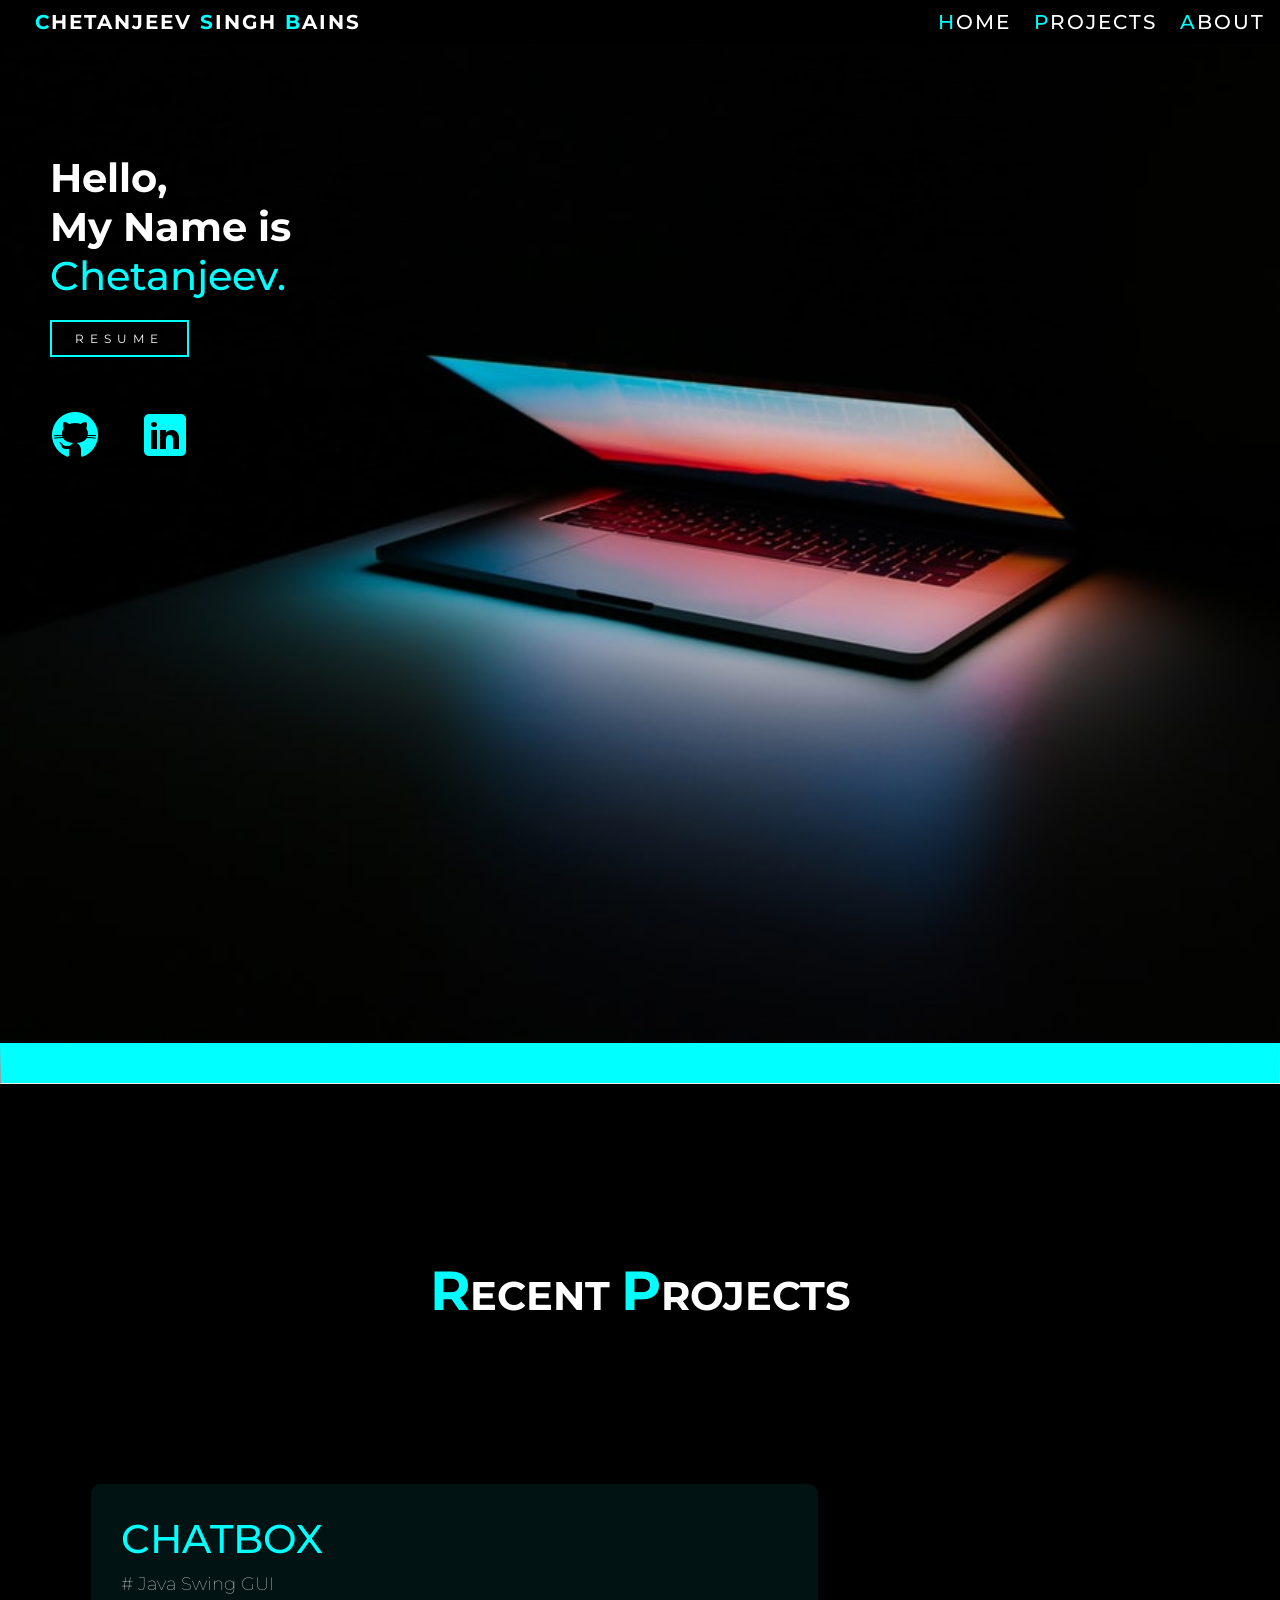
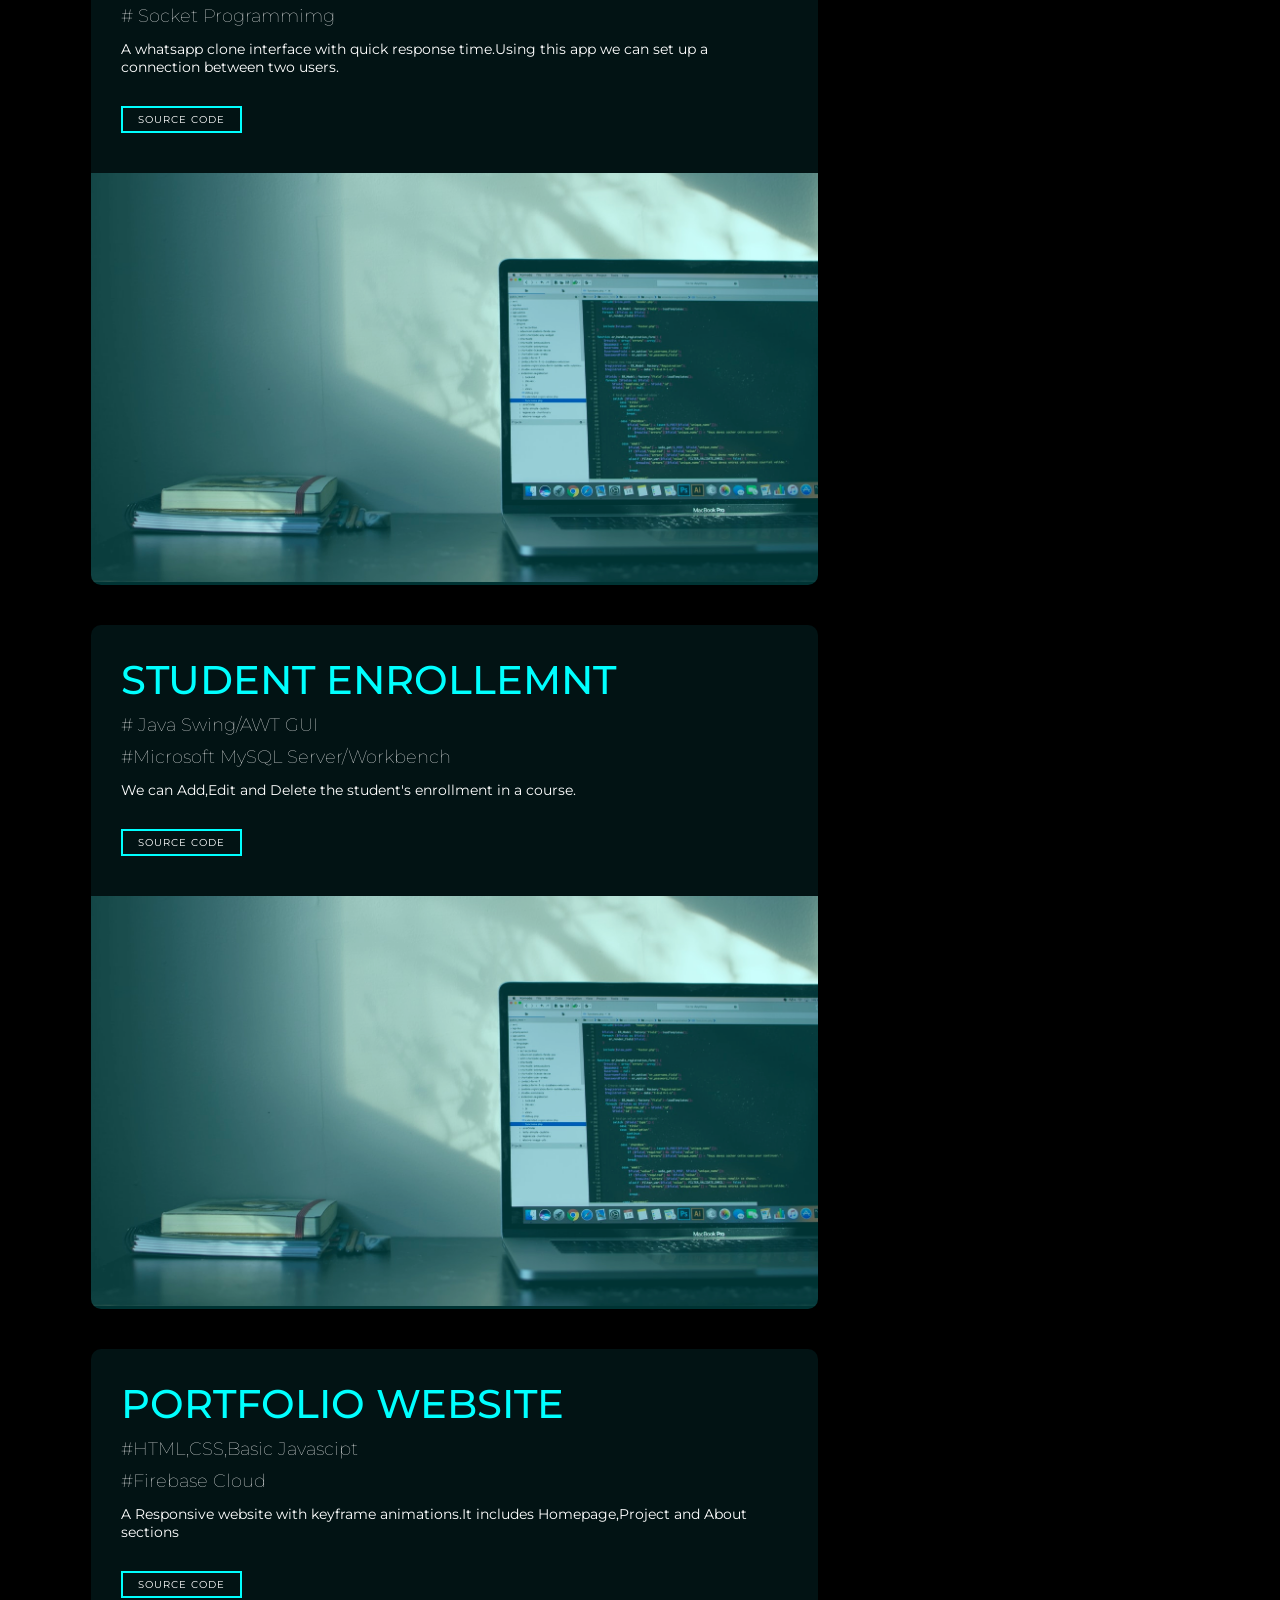
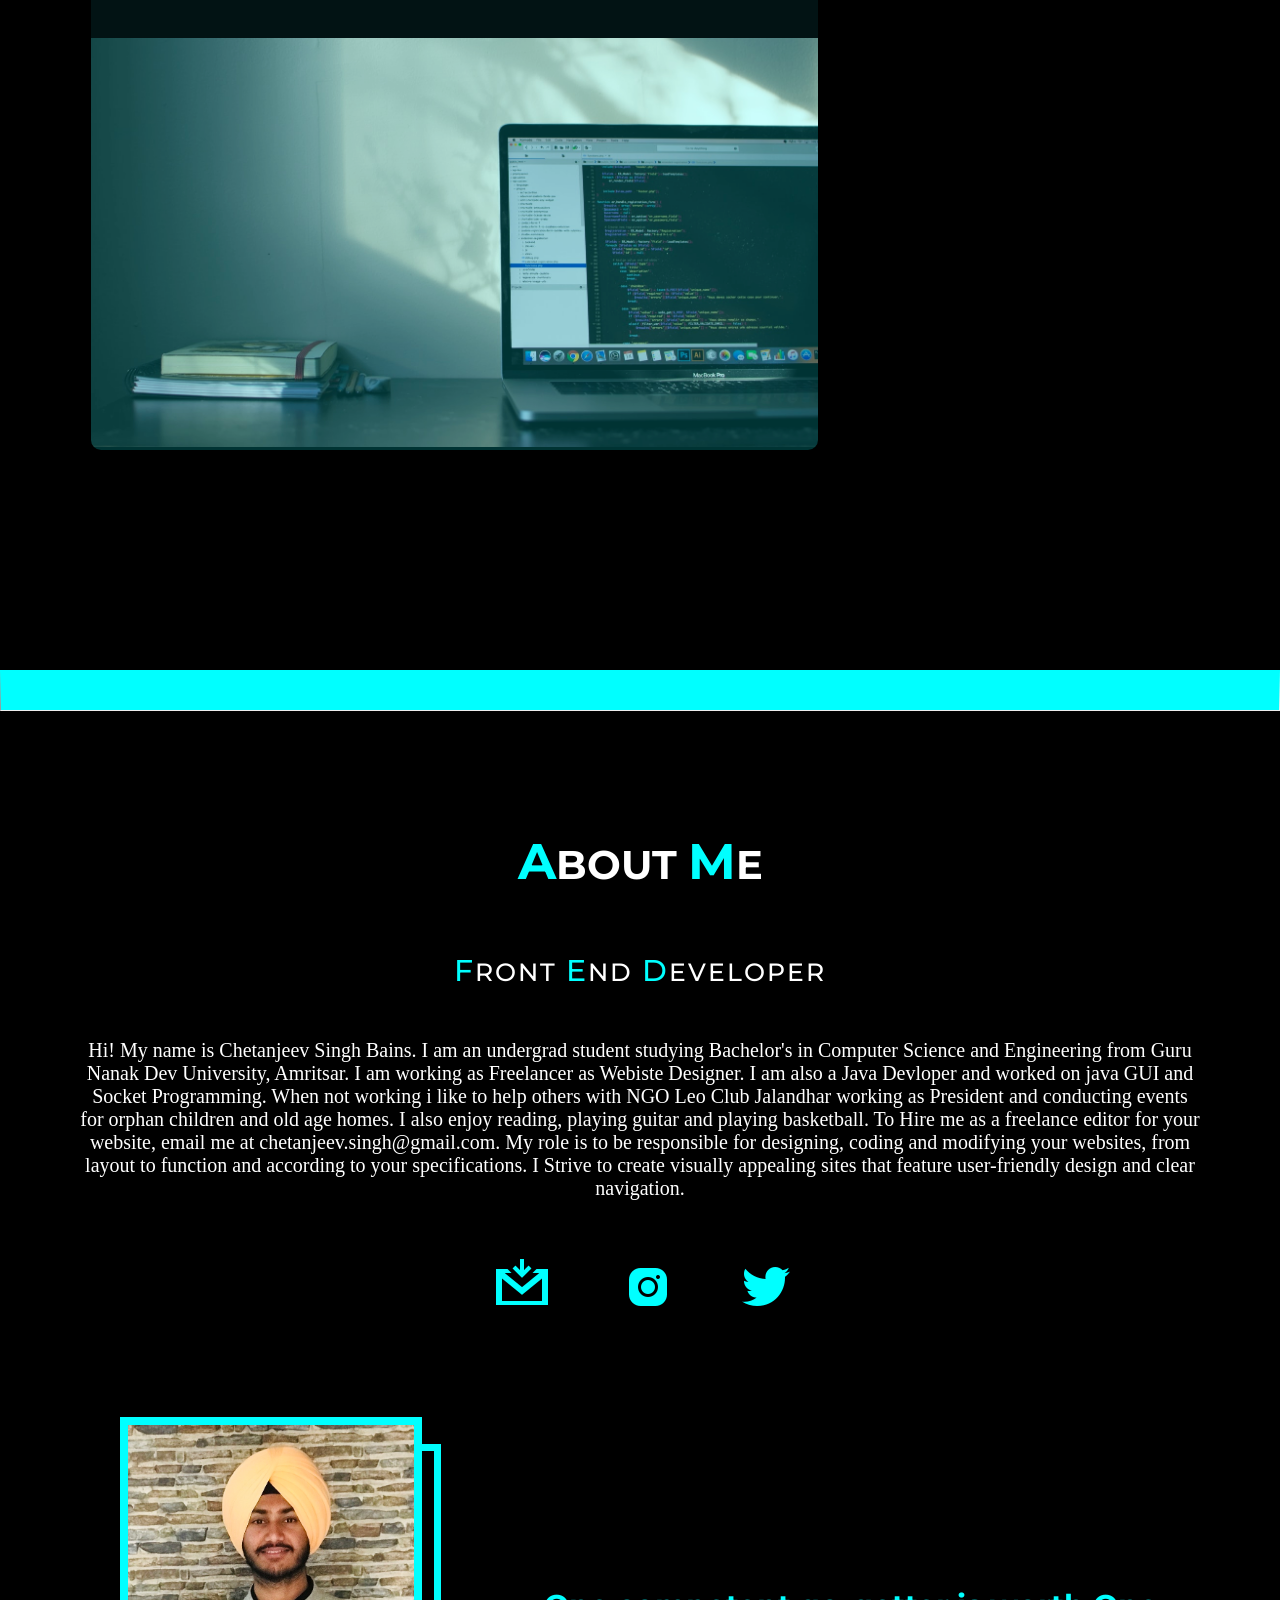
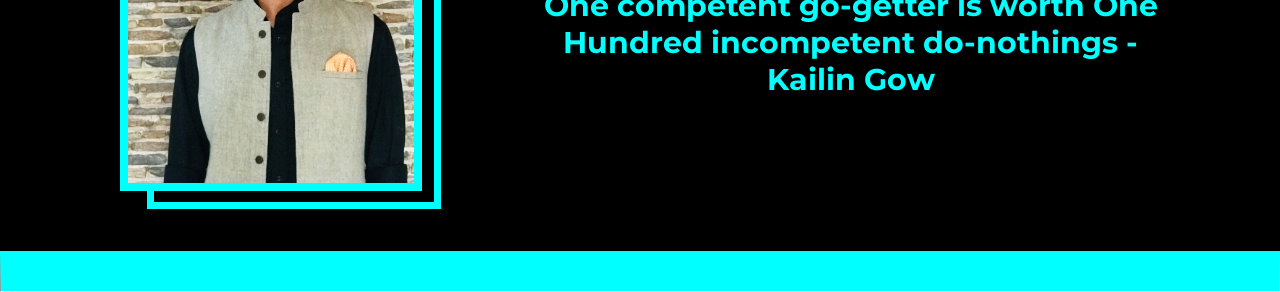
==== public/index.html @ c3d78a75 "17) added source code button" ====
<!DOCTYPE html>
<html lang="en">

<head>
    <meta charset="UTF-8">
    <meta name="viewport" content="width=device-width, initial-scale=1.0">
    <title>My Portfolio</title>
    <link rel="stylesheet" href="style.css">
</head>

<body>
    <!--------------------Header Section------------------>
    <section id="header">
        <div class="header container">
            <div class="nav-bar">
                <div class="brand">

                    <a href="#hero">
                        <h1><span>C</span>HETANJEEV <span>S</span>INGH<span> B</span>AINS</h1>
                    </a>

                </div>
                <div class="nav-list">
                    <div class="hamburger">
                        <div class="bar"></div>
                    </div>
                    <ul>
                        <li><a href="#hero"><span>H</span>ome</a></li>
                        <li><a href="#projects"><span>P</span>rojects</a></li>
                        <li><a href="#about"><span>A</span>bout</a>
                        </li>
                    </ul>
                </div>
            </div>
            </duv>
    </section>

    <!-------------------End Header Section--------------->

    <!--------------------Hero  Section------------------>


    <section id="hero">
        <div class="social-icon ">
            <div class="social-item">
                <a href="https://github.com/ChetanBains?tab=repositories" target="_blank" rel="noopener noreferrer">
                    <img src="./icons/icons8-github-50.png" alt="img">
                </a>
                <a href="https://www.linkedin.com/in/chetanjeev-singh-bains/" target="_blank" rel="noopener noreferrer">
                    <img src="./icons/icons8-linkedin-50.png" alt="img">
                </a>
            </div>

        </div>
        <div class="hero container">
            <div>
                <h1>Hello, <span></span></h1>
                <h1>My Name is <span></span></h1>
                <h1>Chetanjeev. <span></span></h1>
                <a href="https://drive.google.com/file/d/1LEzME8GQ4CZ6bGJA5T8z4p5pvnKW2j32/view?ths=true" target="_blank" rel="noopener noreferrer" type="button" class="cta">Resume</a>
            </div>
        </div>
    </section>


    <!-----------------End Hero Section--------------------->

    <hr>

    <!----------------------Project Section---------------->
    <section id="projects">
        <div class="projects">
            <div class="projects container">
                <div class="projects-header">
                    <h1><span>R</span>ECENT <span>P</span>ROJECTS</h1>
                </div>
                <div class="all-projects">
                    <div class="projects-item">
                        <div class="projects-info">
                            <h1>CHATBOX</h1>
                            <h2># Java Swing GUI</h2>
                            <h2># Socket Programmimg</h2>
                            <br>
                            <p>A whatsapp clone interface with quick response time.Using this app we can set up a connection between two users.</p>
                            <a href="https://github.com/ChetanBains/ChatApp/tree/master/src/chatting/application" target="_blank" rel="noopener noreferrer" type="button" class="cta">Source Code</a>
                        </div>
                        <div class="projects-img">
                            <img src="./images/photo-1484417894907-623942c8ee29.jpg" alt="img">
                        </div>
                    </div>
                    <div class="projects-item">
                        <div class="projects-info">
                            <h1>STUDENT ENROLLEMNT</h1>
                            <h2># Java Swing/AWT GUI </h2>
                            <h2>#Microsoft MySQL Server/Workbench</h2>
                            <br>
                            <p>We can Add,Edit and Delete the student's enrollment in a course.</p>
                            <a href="https://github.com/ChetanBains/Student-Enrollment/tree/master/src/Enrollment" target="_blank" rel="noopener noreferrer" type="button" class="cta">Source Code</a>
                        </div>
                        <div class="projects-img">
                            <img src="./images/photo-1484417894907-623942c8ee29.jpg" alt="img">
                        </div>
                    </div>
                    <div class="projects-item">
                        <div class="projects-info">
                            <h1>PORTFOLIO WEBSITE</h1>
                            <h2>#HTML,CSS,Basic Javascipt</h2>
                            <h2>#Firebase Cloud</h2>
                            <br>
                            <p>A Responsive website with keyframe animations.It includes Homepage,Project and About sections</p>
                            <a href="https://github.com/ChetanBains/Portfolio" target="_blank" rel="noopener noreferrer" type="button" class="cta">Source Code</a>
                        </div>
                        <div class="projects-img">
                            <img src="./images/photo-1484417894907-623942c8ee29.jpg" alt="img">
                        </div>
                    </div>
                </div>
            </div>
        </div>


    </section>
    <!----------------------Project Section----------------->

    <hr>

    <!------------------- About Section ------------------------->
    <section id="about">
        <div class="about container">
            <div class="col-top">

                <h1><span>A</span>BOUT <span>M</span>E</h1>
                <h2><span>F</span>RONT <span>E</span>ND <span>D</span>EVELOPER</h2>
                <p>Hi! My name is Chetanjeev Singh Bains. I am an undergrad student studying Bachelor's in Computer Science and Engineering from Guru Nanak Dev University, Amritsar. I am working as Freelancer as Webiste Designer. I am also a Java Devloper
                    and worked on java GUI and Socket Programming. When not working i like to help others with NGO Leo Club Jalandhar working as President and conducting events for orphan children and old age homes. I also enjoy reading, playing guitar
                    and playing basketball. To Hire me as a freelance editor for your website, email me at chetanjeev.singh@gmail.com. My role is to be responsible for designing, coding and modifying your websites, from layout to function and according
                    to your specifications. I Strive to create visually appealing sites that feature user-friendly design and clear navigation.
                </p>
            </div>
            <div class="about-items">
                <a href="mailto:chetanjeev.singh@gmail.com?" target="_blank" rel="noopener noreferrer">
                    <img src="./images/icons8-gmail-login-64-2.png" alt="">
                </a>
                <a href="https://www.instagram.com/chetanjeev_singh_bains/" target="_blank" rel="noopener noreferrer">
                    <img src="./images/icons8-instagram-48.png" alt="">
                </a>
                <a href="https://twitter.com/ChetanjeevSingh" target="_blank" rel="noopener noreferrer">
                    <img src="./images/icons8-twitter-48.png" alt="">
                </a>


            </div>
            <div class="col-left">
                <div class="about-img">
                    <img src="./images/DB3EF716-691C-4D8F-ADA7-0CCA4BA59760_1_105_c.jpeg" alt="img">

                </div>
                <h2>One competent go-getter is worth One Hundred incompetent do-nothings - Kailin Gow </h2>
            </div>
        </div>

        </div>
    </section>
    <!-------------------End About Section ------------------------->
    <hr>

</body>
<script src="/guide.js"></script>


</html>
---- public/style.css ----
@import url('https://fonts.googleapis.com/css2?family=Montserrat:wght@700&display=swap');
        * {
            margin: 0;
            padding: 0;
            box-sizing: border-box;
        }
        
        html {
            font-size: 10px;
            font-family: 'Montserrat', sans-serif;
            color: white;
        }
        
        a {
            text-decoration: none;
        }
        
        .container {
            min-height: 110vh;
            width: 100%;
            display: flex;
            align-items: flex-start;
            justify-content: center;
        }
        
        img {
            background-image: url('./public/images/laptop.jpg');
            height: 100%;
            width: 100%;
            object-fit: cover;
        }
        
        hr {
            border-top: 40px solid cyan;
        }
        /* Header Section */
        
        #header {
            position: fixed;
            z-index: 1000;
            left: 0;
            top: 0;
            width: 100vw;
            height: auto;
        }
        
        #header .header {
            min-height: 40px;
            background-color: black;
            transition: 0.3s ease background-color;
        }
        
        #header .header .brand h1 {
            font-size: 2rem;
            letter-spacing: 2px;
            color: white;
        }
        
        #header .header .brand h1 span {
            color: cyan;
        }
        
        .header .nav-bar {
            display: flex;
            align-items: center;
            justify-content: space-between;
            width: 100%;
            height: 100%;
            max-width: 1920px;
            padding: 0 5px;
            margin-left: 30px;
        }
        
        #header .nav-list ul a span {
            color: cyan;
        }
        
        #header .nav-list ul {
            color: cyan;
            list-style: none;
            position: absolute;
            background-color: black;
            width: 100vw;
            height: 100vh;
            left: 100%;
            top: 0;
            display: flex;
            flex-direction: column;
            z-index: 1;
            justify-content: center;
            align-items: center;
            overflow-x: hidden;
            transition: .5s ease left;
        }
        
        #header .nav-list ul.active {
            left: 0;
            font-size: 2rem;
        }
        
        #header .nav-bar ul a {
            font-size: 2rem;
            font-weight: 500;
            letter-spacing: .2rem;
            text-decoration: none;
            color: white;
            text-transform: uppercase;
            padding: 10px;
            display: block;
        }
        
        #header .nav-bar ul a::hover {
            color: cyan;
        }
        
        #header .hamburger {
            height: 60px;
            width: 60px;
            display: inline-block;
            border: 3px solid cyan;
            border-radius: 50%;
            position: relative;
            display: flex;
            align-items: center;
            justify-content: center;
            z-index: 100;
            cursor: pointer;
            transform: scale(.5);
        }
        
        #header .hamburger .bar {
            height: 2px;
            width: 30px;
            position: relative;
            background-color: cyan;
            z-index: -1;
        }
        
        #header .hamburger .bar a span {
            color: white;
        }
        
        #header .hamburger .bar::after,
        #header .hamburger .bar::before {
            content: '';
            position: absolute;
            height: 100%;
            width: 100%;
            left: 0;
            background-color: cyan;
            transition: 0.3s ease;
            transition-property: top, bottom;
        }
        
        #header .hamburger .bar::after {
            top: 8px;
        }
        
        #header .hamburger .bar::before {
            bottom: 8px;
        }
        /* End Header Section */
        /* Hero Section */
        
        #hero .social-icon {
            position: relative;
            left: 10px;
            top: 410px;
            max-width: 100%;
        }
        
        #hero .social-icon .social-item {
            display: flex;
            flex-direction: row;
            align-items: flex-start;
            justify-content: left;
        }
        
        #hero .social-icon .social-item a {
            background-color: black;
            border-radius: 30%;
            margin-left: 40px;
            animation: pulse 2s infinite;
        }
        
        #hero {
            background-image: url(/images/main.jpg);
            background-size: cover;
            background-repeat: no-repeat;
            background-position: top left;
            position: relative;
            z-index: 1;
            color: black;
        }
        
        #hero::after {
            position: absolute;
            left: 0;
            top: 0;
            height: 100%;
            width: 100%;
            background-color: black;
            opacity: .2;
            z-index: -1;
        }
        
        #hero .hero {
            max-width: 2000px;
            margin: 0 auto;
            padding: 100px 50px;
            justify-content: flex-start;
        }
        
        #hero h1 {
            display: block;
            width: fit-content;
            font-size: 4rem;
            position: relative;
            color: transparent;
            animation: text_reveal .5s ease forwards;
            animation-delay: 1.5s;
        }
        
        #hero h1:nth-child(1) {
            animation-delay: 1s;
        }
        
        #hero h1:nth-child(2) {
            animation-delay: 2s;
        }
        
        #hero h1:nth-child(3) {
            animation: text_reveal_name 1 ease forwards;
            animation-delay: 3s;
        }
        
        #hero h1 span {
            position: absolute;
            top: 0;
            left: 0;
            height: 100%;
            width: 0;
            background-color: cyan;
            animation: text_reveal_box 1s ease;
            animation-delay: 1s;
        }
        
        #hero h1:nth-child(1) span {
            animation-delay: .5s;
        }
        
        #hero h1:nth-child(2) span {
            animation-delay: 1.5s;
        }
        
        #hero h1:nth-child(3) span {
            animation-delay: 2.5s;
        }
        
        #hero .cta {
            display: inline-block;
            padding: 9px 23px;
            color: white;
            background-color: transparent;
            border: 2px solid cyan;
            font-size: 1.2rem;
            text-transform: uppercase;
            letter-spacing: .6rem;
            margin-top: 20px;
            transition: .3s ease background-color;
            transition-property: background-color, color;
        }
        
        #hero .cta:hover {
            color: black;
            background-color: cyan;
        }
        /* End Hero Section */
        /* Project Section */
        
        #projects .section-title {
            text-align: center;
            font-size: 3rem;
            font-weight: 300;
            color: cyan;
            margin-bottom: 10px;
            text-transform: uppercase;
            letter-spacing: .1rem;
        }
        
        #projects .projects {
            flex-direction: column;
            max-width: 1920px;
            margin: 0 auto;
            padding: 100px 0;
            background-color: black;
        }
        
        #projects .projects-header {
            margin-bottom: 20px;
            text-align: center;
            background-color: black;
            width: 90%;
            max-width: 960px;
            height: 180px;
            position: relative;
            margin: 0 auto;
            line-height: 1.4em;
        }
        
        #projects .container .projects-header h1 span {
            color: cyan;
            font-size: 5.5rem;
        }
        
        #projects .projects-header h1 {
            color: white;
            font-size: 4.0rem;
        }
        
        #projects .all-projects {
            display: flex;
            align-items: center;
            justify-content: center;
            flex-direction: column;
        }
        
        #projects .projects-item {
            display: flex;
            align-items: center;
            justify-content: centre;
            flex-direction: column;
            width: 80%;
            margin: 20px;
            overflow: hidden;
            border-radius: 10px;
            background-color: black;
            border-color: cyan;
        }
        
        #projects .projects-info {
            padding: 30px;
            flex-basis: 50%;
            background-color: rgb(2, 19, 20);
            width: 100%;
            height: 100%;
            display: flex-start;
            justify-content: center;
            flex-direction: column;
        }
        
        #projects .projects-item .projects-info h1 {
            font-size: 4rem;
            font-weight: 500;
            color: cyan;
        }
        
        #projects .projects-info h2 {
            font-size: 1.8rem;
            font-weight: 100;
            margin-top: 10px;
            color: rgb(red, rgb(110, 187, 180), blue);
        }
        
        #projects .projects-info p {
            font-size: 1.4rem;
        }
        
        #projects .projects-info .cta {
            display: inline-block;
            padding: 5px 15px;
            color: white;
            background-color: transparent;
            border: 2px solid cyan;
            font-size: 1rem;
            text-transform: uppercase;
            letter-spacing: .1rem;
            margin-top: 30px;
            margin-bottom: 10px;
            transition: .3s ease background-color;
            transition-property: background-color, color;
        }
        
        #projects .projects-info .cta:hover {
            color: black;
            background-color: cyan;
        }
        
        #projects .projects-img {
            flex-basis: 50%;
            height: 300px;
            overflow: hidden;
            position: relative;
        }
        
        #projects .projects-img:after {
            content: '';
            position: absolute;
            left: 0;
            top: 0;
            height: 100%;
            width: 100%;
            background-color: cyan;
            opacity: .2;
        }
        
        #projects .projects-img img {
            transition: .3s ease transform;
        }
        
        #projects .projects-item:hover .projects-img img {
            transform: scale(1.1);
        }
        /* End Project Section */
        /* About Section */
        
        #about .about {
            background-color: black;
            flex-direction: column;
            text-align: center;
            max-width: 1920px;
            margin: 0 auto;
            padding: 120px 20px;
        }
        
        #about .col-top {
            width: 100%;
        }
        
        #about .col-top h1 {
            color: white;
            font-size: 4rem;
        }
        
        #about .col-top h1 span {
            font-size: 5rem;
            color: cyan;
        }
        
        #about .col-top h2 span {
            font-size: 3rem;
            color: cyan;
        }
        
        #about .col-top h2 {
            margin-top: 60px;
            font-size: 2.5rem;
            font-weight: 500;
            letter-spacing: .2rem;
            margin-bottom: 10px;
            color: white;
        }
        
        #about .col-top p {
            padding: 20px;
            margin-left: 40px;
            margin-right: 40px;
            margin-top: 30px;
            color: white;
            font-size: 2rem;
            justify-content: center;
            text-align: center;
            font-weight: lighter;
            font-family: 'Times New Roman', Times, serif;
        }
        
        #about .about-items {
            max-width: 1920;
            margin: 0 auto;
            align-items: center;
            display: flex;
            flex-wrap: wrap;
            flex-direction: row;
        }
        
        #about .about-items a {
            animation: pulse 2s infinite;
            margin: 35px 35px;
        }
        
        #about .cta {
            display: inline-block;
            padding: 5px 15px;
            color: white;
            background-color: transparent;
            border: 2px solid cyan;
            font-size: 1rem;
            text-transform: uppercase;
            letter-spacing: .1rem;
            margin-top: 30px;
            margin-bottom: 50px;
            transition: .3s ease background-color;
            transition-property: background-color, color;
        }
        
        #about .cta:hover {
            color: black;
            background-color: cyan;
        }
        
        #about .col-left {
            display: flex;
            flex-direction: row;
        }
        
        #about .col-left h2 {
            color: cyan;
            margin-left: 120px;
            margin-right: 100px;
            align-items: flex-end;
            font-size: 3rem;
            z-index: 1;
            margin-top: 230px;
        }
        
        #about .col-left .about-img {
            position: relative;
            margin: 0 auto;
            border: 8px solid cyan;
            top: 60px;
            width: 650px;
            max-width: 1920px;
            margin-left: 100px;
            z-index: 1;
        }
        
        #about .col-left .about-img::after {
            content: '';
            position: absolute;
            left: 19px;
            top: 19px;
            height: 98%;
            width: 98%;
            border: 7px solid cyan;
            z-index: -1;
        }
        /* EndAbout Section */
        /* Keyframes */
        
        @keyframes pulse {
            0% {
                transform: scale(0.9);
            }
            50% {
                transform: scale(1);
            }
            100% {
                transform: scale(0.9);
                color: cyan;
            }
        }
        
        @keyframes text_reveal_box {
            50% {
                width: 100%;
                left: 0;
            }
            100% {
                width: 0;
                left: 100%;
                color: white
            }
        }
        
        @keyframes text_reveal {
            100% {
                color: white;
            }
        }
        
        @keyframes text_reveal_name {
            100% {
                color: cyan;
                font-weight: 500;
            }
        }
        /*  End keyframes  */
        /* Media Query for Desktop */
        
        @media only screen and (min-width:720px) {
            /* Header */
            #header .hamburger {
                display: none;
            }
            #header .nav-list ul {
                position: initial;
                display: block;
                height: auto;
                width: fit-content;
                background-color: transparent;
            }
            #header .nav-list ul li {
                display: inline-block;
            }
            #header .nav-list ul a:after {
                display: none;
            }
            /* End Header */
        }
        /* END Media Query for Desktop */
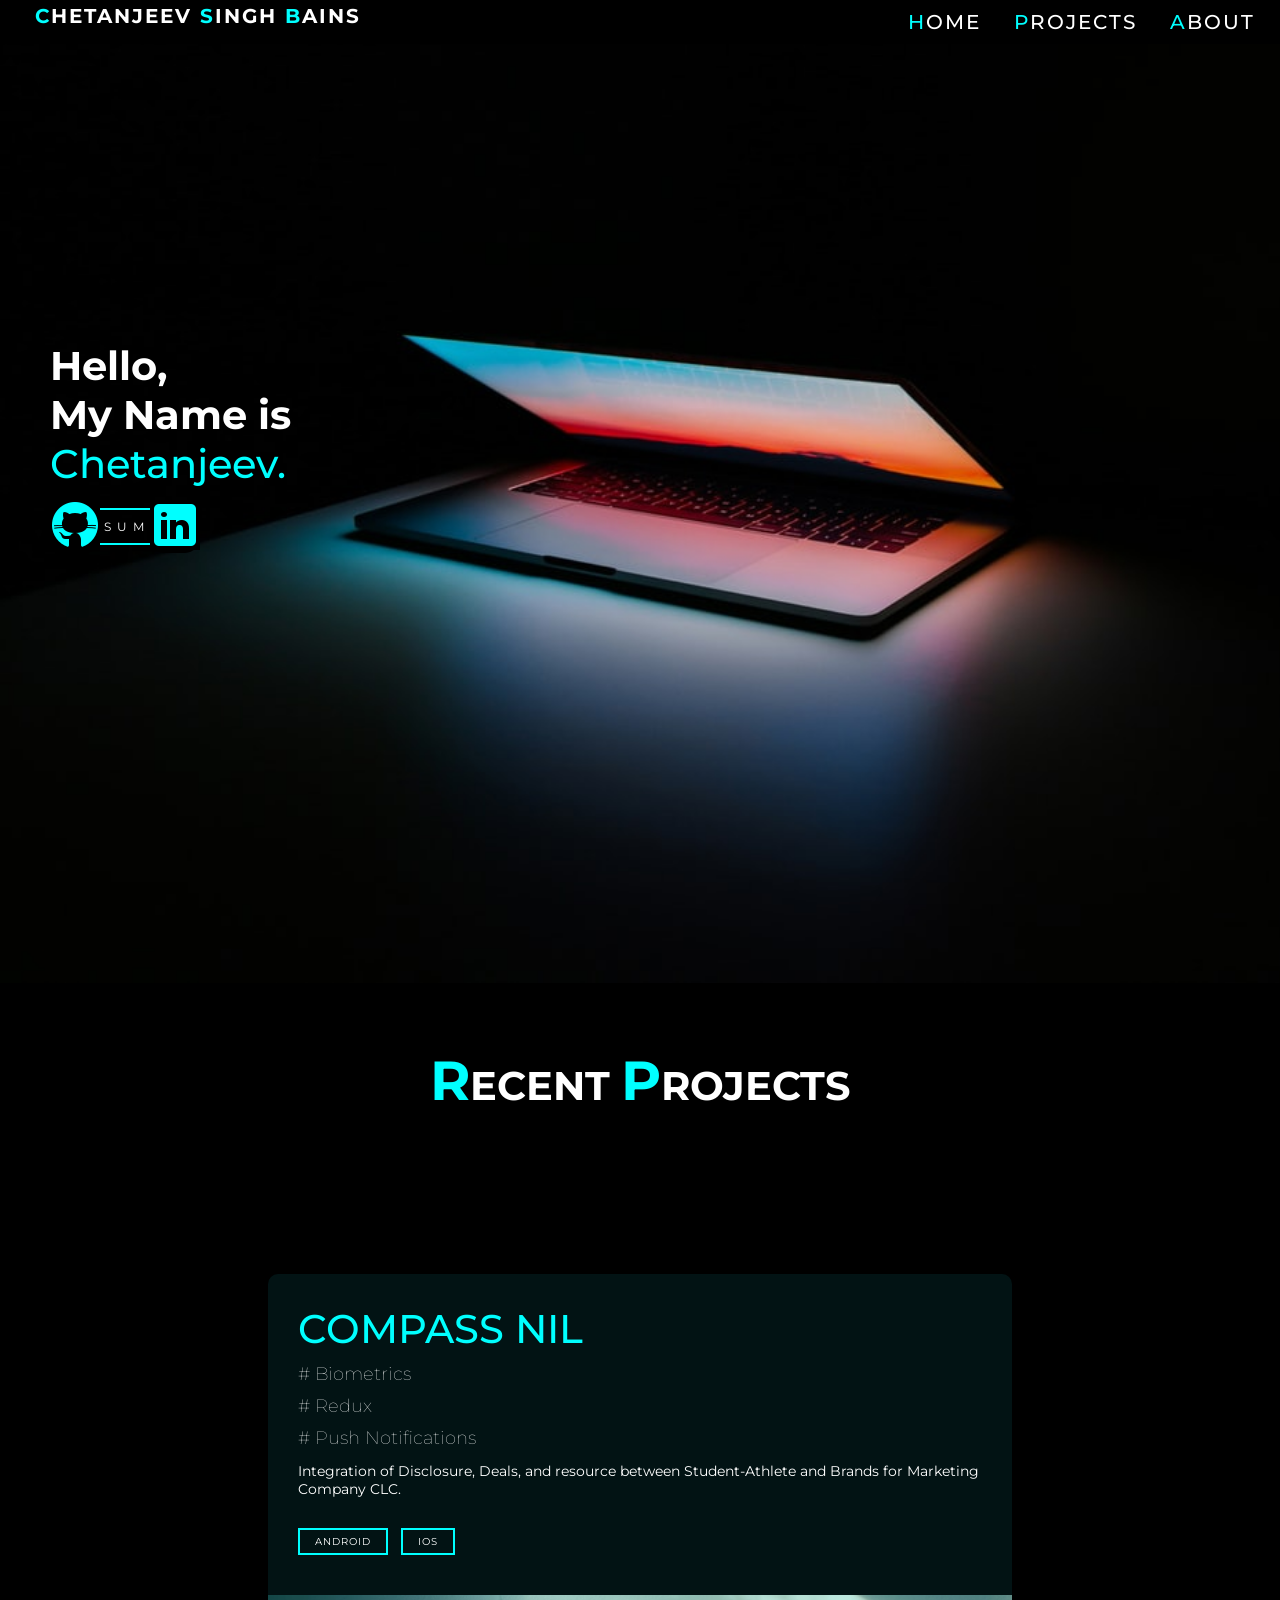
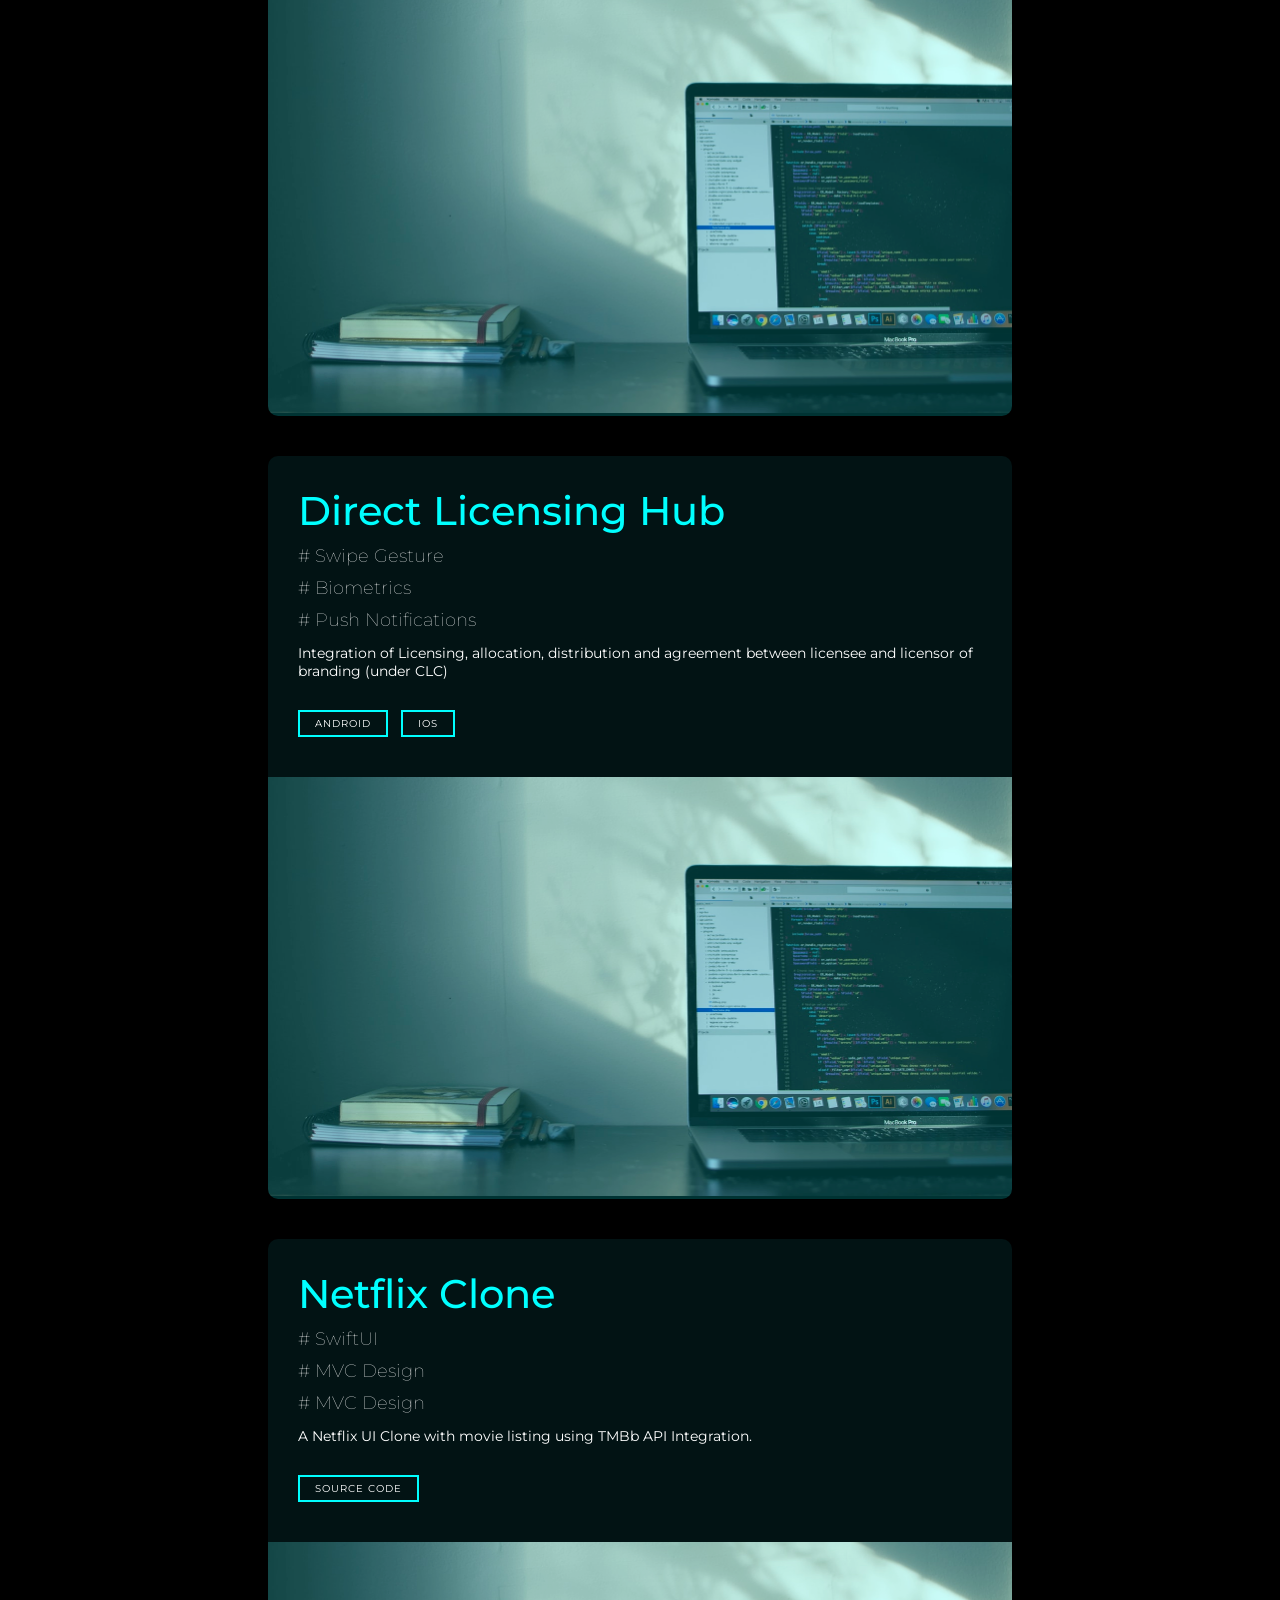
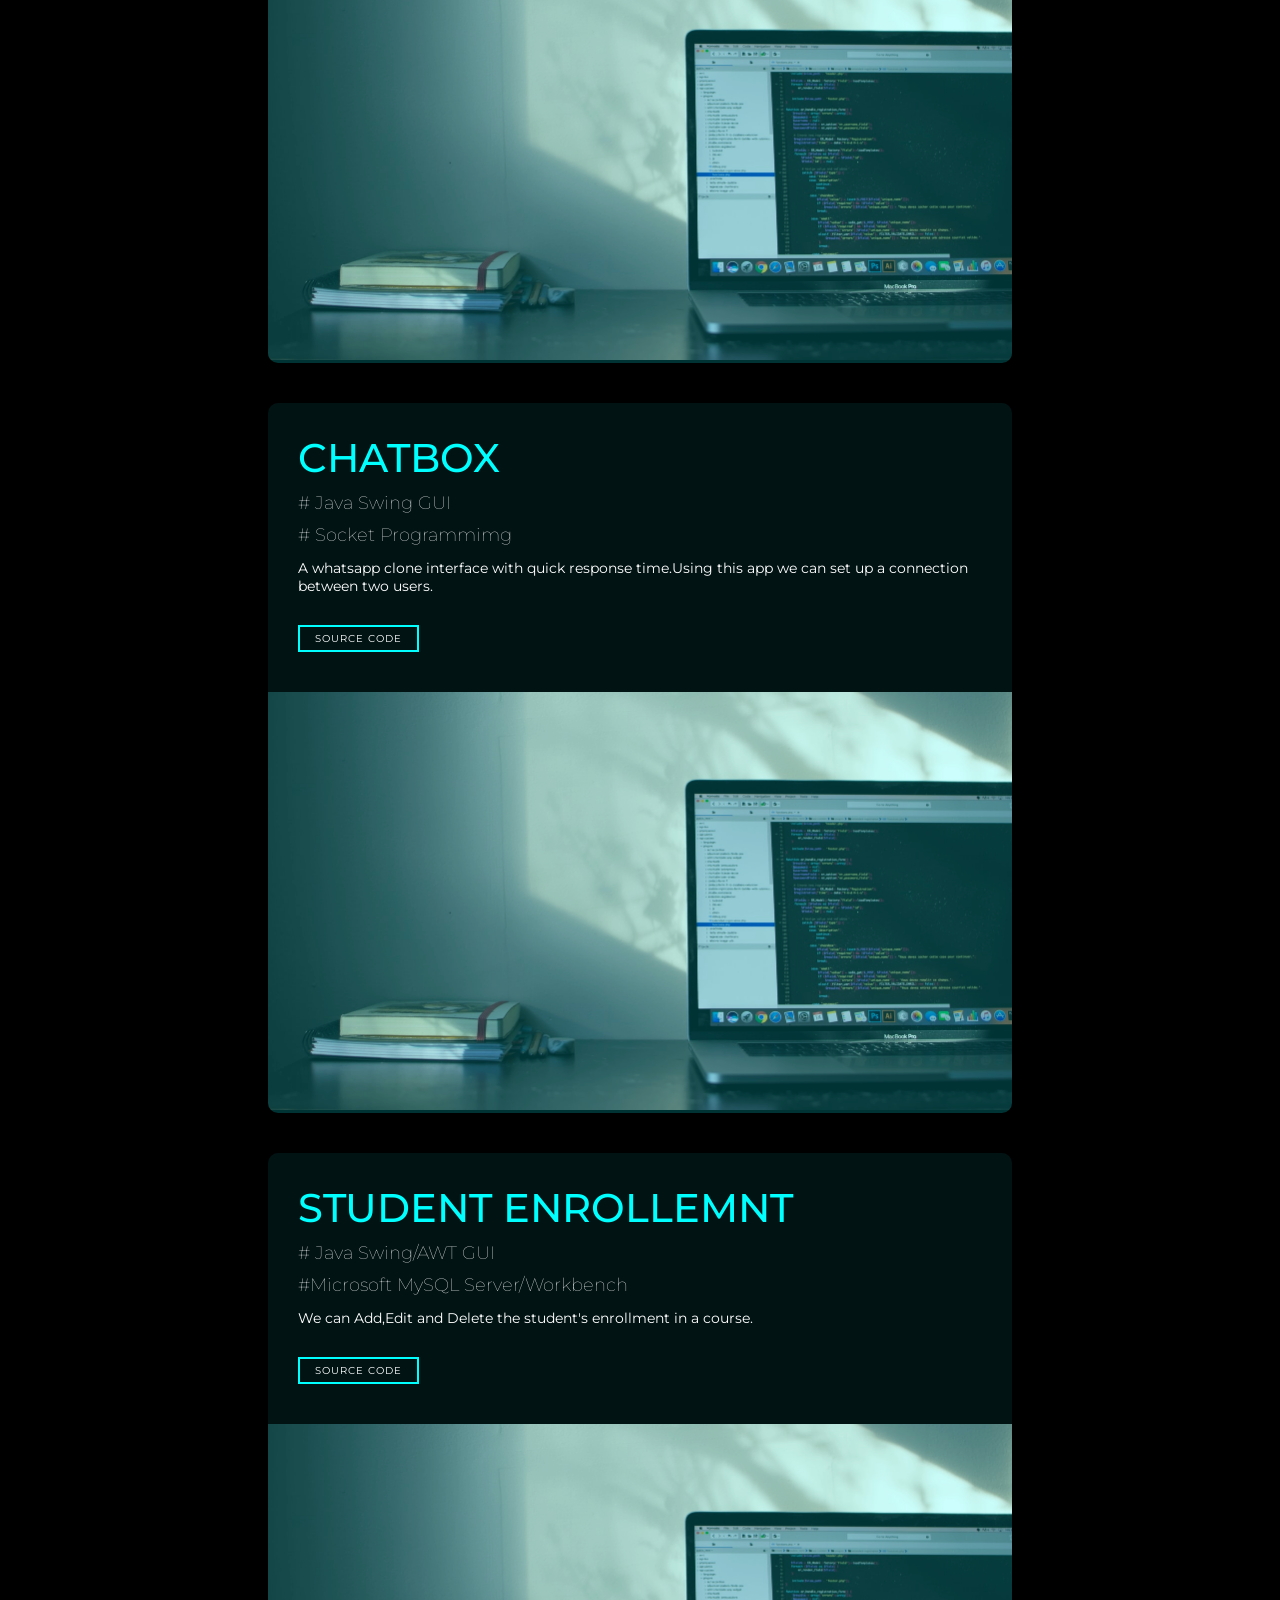
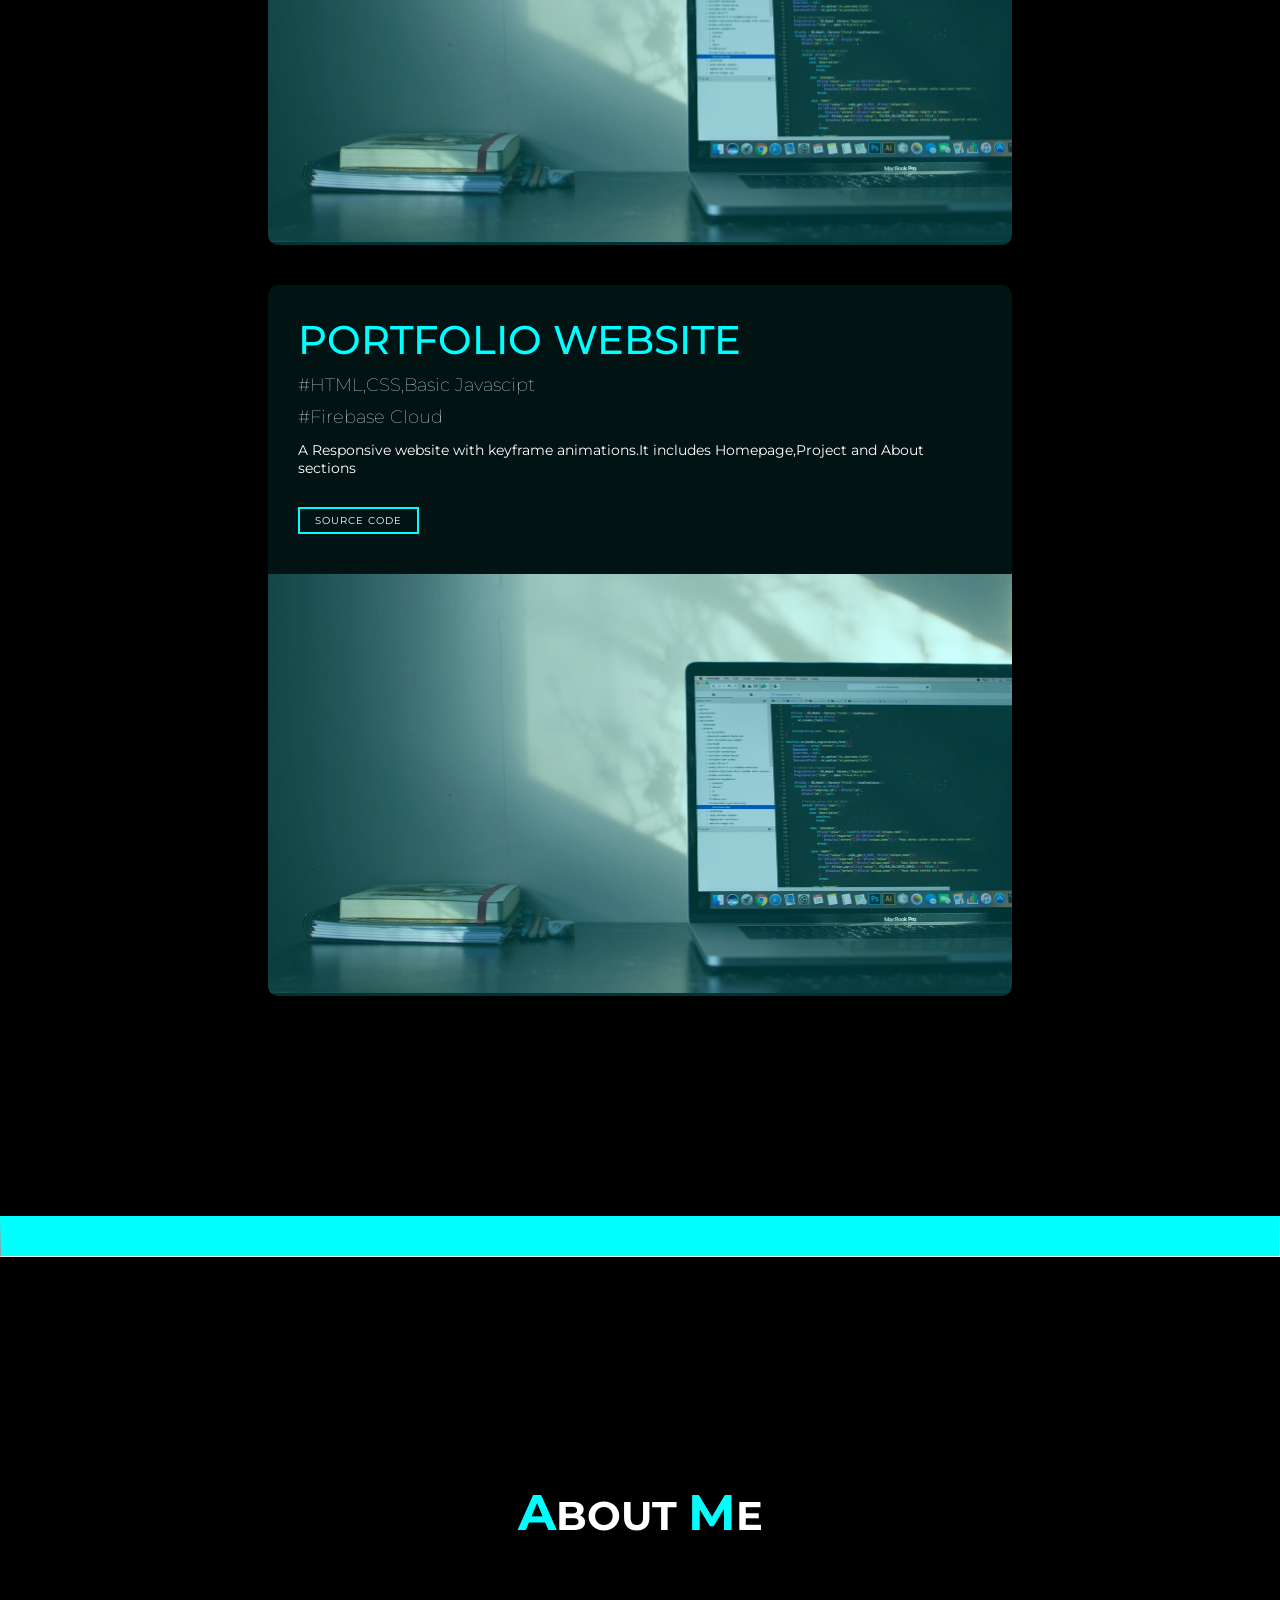
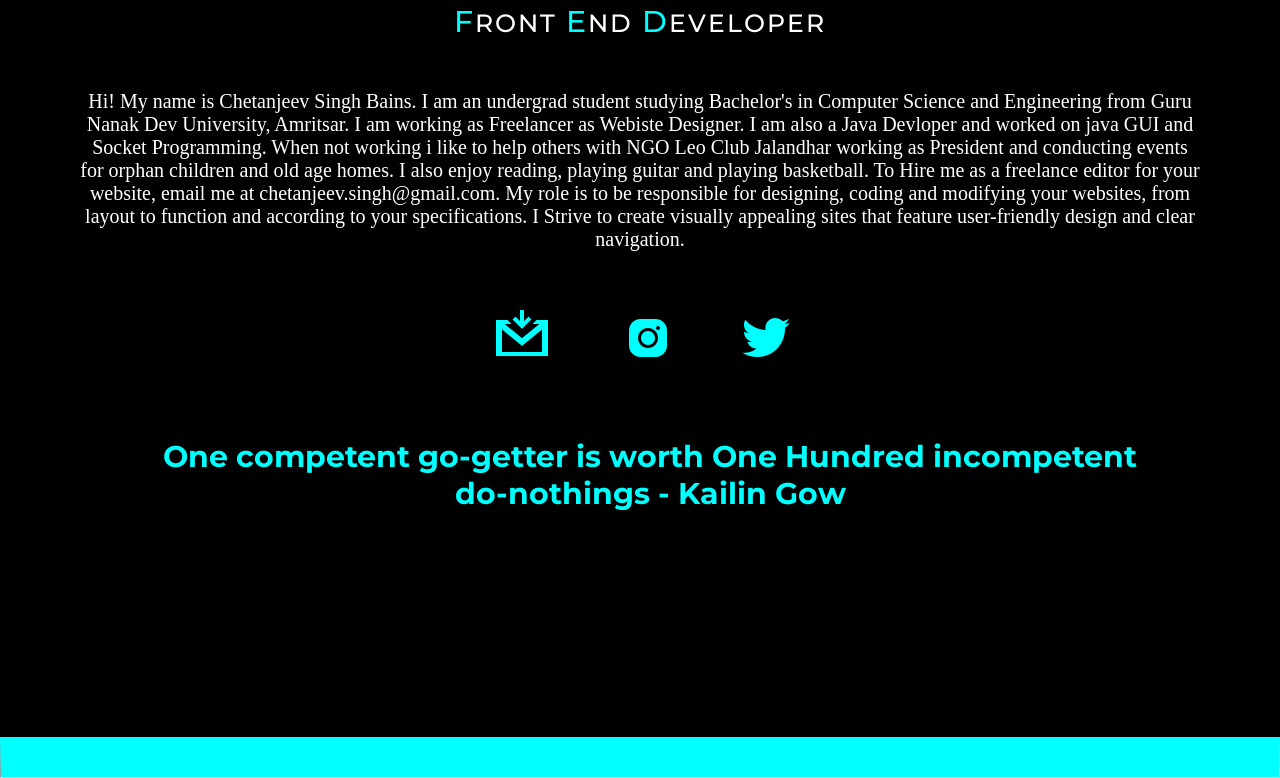
==== commit 7a90408c: "Code Updated" ====
--- a/public/index.html
+++ b/public/index.html
@@ -32,7 +32,7 @@
                     </ul>
                 </div>
             </div>
-            </duv>
+            </div>
     </section>
 
     <!-------------------End Header Section--------------->
@@ -53,11 +53,12 @@
 
         </div>
         <div class="hero container">
-            <div>
+            <div class="heroTitle">
                 <h1>Hello, <span></span></h1>
                 <h1>My Name is <span></span></h1>
                 <h1>Chetanjeev. <span></span></h1>
-                <a href="https://drive.google.com/file/d/1LEzME8GQ4CZ6bGJA5T8z4p5pvnKW2j32/view?ths=true" target="_blank" rel="noopener noreferrer" type="button" class="cta">Resume</a>
+                <a href="https://drive.google.com/file/d/1dGg487APJ8ulpoIlHxcHzkLOtpI8zwfQ/view?usp=sharing"
+                    target="_blank" rel="noopener noreferrer" type="button" class="cta">Resume</a>
             </div>
         </div>
     </section>
@@ -77,12 +78,63 @@
                 <div class="all-projects">
                     <div class="projects-item">
                         <div class="projects-info">
+                            <h1>COMPASS NIL</h1>
+                            <h2># Biometrics</h2>
+                            <h2># Redux</h2>
+                            <h2># Push Notifications</h2>
+                            <br>
+                            <p>Integration of Disclosure, Deals, and resource between Student-Athlete and Brands for Marketing Company CLC.</p>
+                            <a href="https://play.google.com/store/apps/details?id=com.clc.compass"
+                                target="_blank" rel="noopener noreferrer" type="button" class="cta">Android</a>
+                                <a href="https://apps.apple.com/in/app/compass-nil/id1573048747"
+                                target="_blank" rel="noopener noreferrer" type="button" class="cta">iOS</a>
+                        </div>
+                        <div class="projects-img">
+                            <img src="./images/photo-1484417894907-623942c8ee29.jpg" alt="img">
+                        </div>
+                    </div>
+                    <div class="projects-item">
+                        <div class="projects-info">
+                            <h1>Direct Licensing Hub</h1>
+                            <h2># Swipe Gesture</h2>
+                            <h2># Biometrics</h2>
+                            <h2># Push Notifications</h2>
+                            <br>
+                            <p>Integration of Licensing, allocation, distribution and agreement between licensee and licensor of branding (under CLC)</p>
+                            <a href="https://play.google.com/store/apps/details?id=com.clc.dlh"
+                                target="_blank" rel="noopener noreferrer" type="button" class="cta">Android</a>
+                                <a href="https://apps.apple.com/in/app/direct-licensing-hub/id1623194532"
+                                target="_blank" rel="noopener noreferrer" type="button" class="cta">iOS</a>
+                        </div>
+                        <div class="projects-img">
+                            <img src="./images/photo-1484417894907-623942c8ee29.jpg" alt="img">
+                        </div>
+                    </div>
+                    <div class="projects-item">
+                        <div class="projects-info">
+                            <h1>Netflix Clone</h1>
+                            <h2># SwiftUI</h2>
+                            <h2># MVC Design</h2>
+                            <h2># MVC Design</h2>
+                            <br>
+                            <p>A Netflix UI Clone with movie listing using TMBb API Integration.</p>
+                            <a href="https://github.com/ChetanBains/Netflix-Clone/tree/master"
+                                target="_blank" rel="noopener noreferrer" type="button" class="cta">Source Code</a>
+                        </div>
+                        <div class="projects-img">
+                            <img src="./images/photo-1484417894907-623942c8ee29.jpg" alt="img">
+                        </div>
+                    </div>
+                    <div class="projects-item">
+                        <div class="projects-info">
                             <h1>CHATBOX</h1>
                             <h2># Java Swing GUI</h2>
                             <h2># Socket Programmimg</h2>
                             <br>
-                            <p>A whatsapp clone interface with quick response time.Using this app we can set up a connection between two users.</p>
-                            <a href="https://github.com/ChetanBains/ChatApp/tree/master/src/chatting/application" target="_blank" rel="noopener noreferrer" type="button" class="cta">Source Code</a>
+                            <p>A whatsapp clone interface with quick response time.Using this app we can set up a
+                                connection between two users.</p>
+                            <a href="https://github.com/ChetanBains/ChatApp/tree/master/src/chatting/application"
+                                target="_blank" rel="noopener noreferrer" type="button" class="cta">Source Code</a>
                         </div>
                         <div class="projects-img">
                             <img src="./images/photo-1484417894907-623942c8ee29.jpg" alt="img">
@@ -95,7 +147,8 @@
                             <h2>#Microsoft MySQL Server/Workbench</h2>
                             <br>
                             <p>We can Add,Edit and Delete the student's enrollment in a course.</p>
-                            <a href="https://github.com/ChetanBains/Student-Enrollment/tree/master/src/Enrollment" target="_blank" rel="noopener noreferrer" type="button" class="cta">Source Code</a>
+                            <a href="https://github.com/ChetanBains/Student-Enrollment/tree/master/src/Enrollment"
+                                target="_blank" rel="noopener noreferrer" type="button" class="cta">Source Code</a>
                         </div>
                         <div class="projects-img">
                             <img src="./images/photo-1484417894907-623942c8ee29.jpg" alt="img">
@@ -107,8 +160,10 @@
                             <h2>#HTML,CSS,Basic Javascipt</h2>
                             <h2>#Firebase Cloud</h2>
                             <br>
-                            <p>A Responsive website with keyframe animations.It includes Homepage,Project and About sections</p>
-                            <a href="https://github.com/ChetanBains/Portfolio" target="_blank" rel="noopener noreferrer" type="button" class="cta">Source Code</a>
+                            <p>A Responsive website with keyframe animations.It includes Homepage,Project and About
+                                sections</p>
+                            <a href="https://github.com/ChetanBains/Portfolio" target="_blank" rel="noopener noreferrer"
+                                type="button" class="cta">Source Code</a>
                         </div>
                         <div class="projects-img">
                             <img src="./images/photo-1484417894907-623942c8ee29.jpg" alt="img">
@@ -131,10 +186,17 @@
 
                 <h1><span>A</span>BOUT <span>M</span>E</h1>
                 <h2><span>F</span>RONT <span>E</span>ND <span>D</span>EVELOPER</h2>
-                <p>Hi! My name is Chetanjeev Singh Bains. I am an undergrad student studying Bachelor's in Computer Science and Engineering from Guru Nanak Dev University, Amritsar. I am working as Freelancer as Webiste Designer. I am also a Java Devloper
-                    and worked on java GUI and Socket Programming. When not working i like to help others with NGO Leo Club Jalandhar working as President and conducting events for orphan children and old age homes. I also enjoy reading, playing guitar
-                    and playing basketball. To Hire me as a freelance editor for your website, email me at chetanjeev.singh@gmail.com. My role is to be responsible for designing, coding and modifying your websites, from layout to function and according
-                    to your specifications. I Strive to create visually appealing sites that feature user-friendly design and clear navigation.
+                <p>Hi! My name is Chetanjeev Singh Bains. I am an undergrad student studying Bachelor's in Computer
+                    Science and Engineering from Guru Nanak Dev University, Amritsar. I am working as Freelancer as
+                    Webiste Designer. I am also a Java Devloper
+                    and worked on java GUI and Socket Programming. When not working i like to help others with NGO Leo
+                    Club Jalandhar working as President and conducting events for orphan children and old age homes. I
+                    also enjoy reading, playing guitar
+                    and playing basketball. To Hire me as a freelance editor for your website, email me at
+                    chetanjeev.singh@gmail.com. My role is to be responsible for designing, coding and modifying your
+                    websites, from layout to function and according
+                    to your specifications. I Strive to create visually appealing sites that feature user-friendly
+                    design and clear navigation.
                 </p>
             </div>
             <div class="about-items">
@@ -151,10 +213,10 @@
 
             </div>
             <div class="col-left">
-                <div class="about-img">
+                <!-- <div class="about-img">
                     <img src="./images/DB3EF716-691C-4D8F-ADA7-0CCA4BA59760_1_105_c.jpeg" alt="img">
 
-                </div>
+                </div> -->
                 <h2>One competent go-getter is worth One Hundred incompetent do-nothings - Kailin Gow </h2>
             </div>
         </div>
@@ -163,9 +225,9 @@
     </section>
     <!-------------------End About Section ------------------------->
     <hr>
-
+    <script src="./guide.js"></script>
 </body>
-<script src="/guide.js"></script>
+
 
 
 </html>
--- a/public/style.css
+++ b/public/style.css
@@ -1,40 +1,43 @@
         @import url('https://fonts.googleapis.com/css2?family=Montserrat:wght@700&display=swap');
+
         * {
             margin: 0;
             padding: 0;
             box-sizing: border-box;
         }
-        
+
         html {
             font-size: 10px;
             font-family: 'Montserrat', sans-serif;
             color: white;
         }
-        
+
         a {
             text-decoration: none;
-        }
-        
+            margin-right: 10px;
+        }
+
         .container {
-            min-height: 110vh;
+            min-height: 120vh;
             width: 100%;
             display: flex;
-            align-items: flex-start;
+            align-items: center;
             justify-content: center;
         }
-        
+
         img {
             background-image: url('./public/images/laptop.jpg');
             height: 100%;
             width: 100%;
             object-fit: cover;
         }
-        
+
         hr {
             border-top: 40px solid cyan;
         }
+
         /* Header Section */
-        
+
         #header {
             position: fixed;
             z-index: 1000;
@@ -43,23 +46,23 @@
             width: 100vw;
             height: auto;
         }
-        
+
         #header .header {
             min-height: 40px;
             background-color: black;
             transition: 0.3s ease background-color;
         }
-        
+
         #header .header .brand h1 {
             font-size: 2rem;
             letter-spacing: 2px;
             color: white;
         }
-        
+
         #header .header .brand h1 span {
             color: cyan;
         }
-        
+
         .header .nav-bar {
             display: flex;
             align-items: center;
@@ -70,11 +73,11 @@
             padding: 0 5px;
             margin-left: 30px;
         }
-        
+
         #header .nav-list ul a span {
             color: cyan;
         }
-        
+
         #header .nav-list ul {
             color: cyan;
             list-style: none;
@@ -92,12 +95,12 @@
             overflow-x: hidden;
             transition: .5s ease left;
         }
-        
+
         #header .nav-list ul.active {
             left: 0;
             font-size: 2rem;
         }
-        
+
         #header .nav-bar ul a {
             font-size: 2rem;
             font-weight: 500;
@@ -108,11 +111,11 @@
             padding: 10px;
             display: block;
         }
-        
-        #header .nav-bar ul a::hover {
-            color: cyan;
-        }
-        
+
+        #header .nav-bar ul a:hover {
+            color: cyan;
+        }
+
         #header .hamburger {
             height: 60px;
             width: 60px;
@@ -127,7 +130,7 @@
             cursor: pointer;
             transform: scale(.5);
         }
-        
+
         #header .hamburger .bar {
             height: 2px;
             width: 30px;
@@ -135,11 +138,11 @@
             background-color: cyan;
             z-index: -1;
         }
-        
+
         #header .hamburger .bar a span {
             color: white;
         }
-        
+
         #header .hamburger .bar::after,
         #header .hamburger .bar::before {
             content: '';
@@ -151,40 +154,41 @@
             transition: 0.3s ease;
             transition-property: top, bottom;
         }
-        
+
         #header .hamburger .bar::after {
             top: 8px;
         }
-        
+
         #header .hamburger .bar::before {
             bottom: 8px;
         }
+
         /* End Header Section */
         /* Hero Section */
-        
+
         #hero .social-icon {
             position: relative;
             left: 10px;
-            top: 410px;
+            top: 500px;
             max-width: 100%;
         }
-        
+
         #hero .social-icon .social-item {
             display: flex;
             flex-direction: row;
             align-items: flex-start;
             justify-content: left;
         }
-        
+
         #hero .social-icon .social-item a {
             background-color: black;
             border-radius: 30%;
             margin-left: 40px;
             animation: pulse 2s infinite;
         }
-        
+
         #hero {
-            background-image: url(/images/main.jpg);
+            background-image: url(../public/images/main.jpg);
             background-size: cover;
             background-repeat: no-repeat;
             background-position: top left;
@@ -192,7 +196,7 @@
             z-index: 1;
             color: black;
         }
-        
+
         #hero::after {
             position: absolute;
             left: 0;
@@ -203,14 +207,14 @@
             opacity: .2;
             z-index: -1;
         }
-        
+
         #hero .hero {
-            max-width: 2000px;
-            margin: 0 auto;
+            max-width: 100%;
+            margin: -150px 0px;
             padding: 100px 50px;
             justify-content: flex-start;
         }
-        
+
         #hero h1 {
             display: block;
             width: fit-content;
@@ -220,20 +224,20 @@
             animation: text_reveal .5s ease forwards;
             animation-delay: 1.5s;
         }
-        
+
         #hero h1:nth-child(1) {
             animation-delay: 1s;
         }
-        
+
         #hero h1:nth-child(2) {
             animation-delay: 2s;
         }
-        
+
         #hero h1:nth-child(3) {
             animation: text_reveal_name 1 ease forwards;
             animation-delay: 3s;
         }
-        
+
         #hero h1 span {
             position: absolute;
             top: 0;
@@ -244,19 +248,19 @@
             animation: text_reveal_box 1s ease;
             animation-delay: 1s;
         }
-        
+
         #hero h1:nth-child(1) span {
             animation-delay: .5s;
         }
-        
+
         #hero h1:nth-child(2) span {
             animation-delay: 1.5s;
         }
-        
+
         #hero h1:nth-child(3) span {
             animation-delay: 2.5s;
         }
-        
+
         #hero .cta {
             display: inline-block;
             padding: 9px 23px;
@@ -270,14 +274,15 @@
             transition: .3s ease background-color;
             transition-property: background-color, color;
         }
-        
+
         #hero .cta:hover {
             color: black;
             background-color: cyan;
         }
+
         /* End Hero Section */
         /* Project Section */
-        
+
         #projects .section-title {
             text-align: center;
             font-size: 3rem;
@@ -287,7 +292,7 @@
             text-transform: uppercase;
             letter-spacing: .1rem;
         }
-        
+
         #projects .projects {
             flex-direction: column;
             max-width: 1920px;
@@ -295,7 +300,7 @@
             padding: 100px 0;
             background-color: black;
         }
-        
+
         #projects .projects-header {
             margin-bottom: 20px;
             text-align: center;
@@ -307,24 +312,24 @@
             margin: 0 auto;
             line-height: 1.4em;
         }
-        
+
         #projects .container .projects-header h1 span {
             color: cyan;
             font-size: 5.5rem;
         }
-        
+
         #projects .projects-header h1 {
             color: white;
             font-size: 4.0rem;
         }
-        
+
         #projects .all-projects {
             display: flex;
             align-items: center;
             justify-content: center;
             flex-direction: column;
         }
-        
+
         #projects .projects-item {
             display: flex;
             align-items: center;
@@ -337,7 +342,7 @@
             background-color: black;
             border-color: cyan;
         }
-        
+
         #projects .projects-info {
             padding: 30px;
             flex-basis: 50%;
@@ -348,24 +353,24 @@
             justify-content: center;
             flex-direction: column;
         }
-        
+
         #projects .projects-item .projects-info h1 {
             font-size: 4rem;
             font-weight: 500;
             color: cyan;
         }
-        
+
         #projects .projects-info h2 {
             font-size: 1.8rem;
             font-weight: 100;
             margin-top: 10px;
             color: rgb(red, rgb(110, 187, 180), blue);
         }
-        
+
         #projects .projects-info p {
             font-size: 1.4rem;
         }
-        
+
         #projects .projects-info .cta {
             display: inline-block;
             padding: 5px 15px;
@@ -380,19 +385,19 @@
             transition: .3s ease background-color;
             transition-property: background-color, color;
         }
-        
+
         #projects .projects-info .cta:hover {
             color: black;
             background-color: cyan;
         }
-        
+
         #projects .projects-img {
             flex-basis: 50%;
             height: 300px;
             overflow: hidden;
             position: relative;
         }
-        
+
         #projects .projects-img:after {
             content: '';
             position: absolute;
@@ -403,17 +408,18 @@
             background-color: cyan;
             opacity: .2;
         }
-        
+
         #projects .projects-img img {
             transition: .3s ease transform;
         }
-        
+
         #projects .projects-item:hover .projects-img img {
             transform: scale(1.1);
         }
+
         /* End Project Section */
         /* About Section */
-        
+
         #about .about {
             background-color: black;
             flex-direction: column;
@@ -422,26 +428,26 @@
             margin: 0 auto;
             padding: 120px 20px;
         }
-        
+
         #about .col-top {
             width: 100%;
         }
-        
+
         #about .col-top h1 {
             color: white;
             font-size: 4rem;
         }
-        
+
         #about .col-top h1 span {
             font-size: 5rem;
             color: cyan;
         }
-        
+
         #about .col-top h2 span {
             font-size: 3rem;
             color: cyan;
         }
-        
+
         #about .col-top h2 {
             margin-top: 60px;
             font-size: 2.5rem;
@@ -450,7 +456,7 @@
             margin-bottom: 10px;
             color: white;
         }
-        
+
         #about .col-top p {
             padding: 20px;
             margin-left: 40px;
@@ -463,7 +469,7 @@
             font-weight: lighter;
             font-family: 'Times New Roman', Times, serif;
         }
-        
+
         #about .about-items {
             max-width: 1920;
             margin: 0 auto;
@@ -472,12 +478,12 @@
             flex-wrap: wrap;
             flex-direction: row;
         }
-        
+
         #about .about-items a {
             animation: pulse 2s infinite;
             margin: 35px 35px;
         }
-        
+
         #about .cta {
             display: inline-block;
             padding: 5px 15px;
@@ -492,17 +498,17 @@
             transition: .3s ease background-color;
             transition-property: background-color, color;
         }
-        
+
         #about .cta:hover {
             color: black;
             background-color: cyan;
         }
-        
+
         #about .col-left {
             display: flex;
-            flex-direction: row;
-        }
-        
+            flex-direction: column;
+        }
+
         #about .col-left h2 {
             color: cyan;
             margin-left: 120px;
@@ -510,9 +516,9 @@
             align-items: flex-end;
             font-size: 3rem;
             z-index: 1;
-            margin-top: 230px;
-        }
-        
+            margin-top: 30px;
+        }
+
         #about .col-left .about-img {
             position: relative;
             margin: 0 auto;
@@ -523,7 +529,7 @@
             margin-left: 100px;
             z-index: 1;
         }
-        
+
         #about .col-left .about-img::after {
             content: '';
             position: absolute;
@@ -534,54 +540,61 @@
             border: 7px solid cyan;
             z-index: -1;
         }
+
         /* EndAbout Section */
         /* Keyframes */
-        
+
         @keyframes pulse {
             0% {
                 transform: scale(0.9);
             }
+
             50% {
                 transform: scale(1);
             }
+
             100% {
                 transform: scale(0.9);
                 color: cyan;
             }
         }
-        
+
         @keyframes text_reveal_box {
             50% {
                 width: 100%;
                 left: 0;
             }
+
             100% {
                 width: 0;
                 left: 100%;
                 color: white
             }
         }
-        
+
         @keyframes text_reveal {
             100% {
                 color: white;
             }
         }
-        
+
         @keyframes text_reveal_name {
             100% {
                 color: cyan;
                 font-weight: 500;
             }
         }
+
         /*  End keyframes  */
         /* Media Query for Desktop */
-        
+
         @media only screen and (min-width:720px) {
+
             /* Header */
             #header .hamburger {
                 display: none;
             }
+
             #header .nav-list ul {
                 position: initial;
                 display: block;
@@ -589,12 +602,237 @@
                 width: fit-content;
                 background-color: transparent;
             }
+
             #header .nav-list ul li {
                 display: inline-block;
             }
+
             #header .nav-list ul a:after {
                 display: none;
             }
+
             /* End Header */
         }
-        /* END Media Query for Desktop */+
+        /* END Media Query for Desktop */
+
+        /* Media Query for Tablets and smaller screens */
+        @media only screen and (max-width: 1024px) {
+            html {
+                font-size: 8px;
+                /* Adjust the base font size for smaller screens */
+            }
+        }
+
+        /* Media Query for Mobile devices */
+        @media only screen and (max-width: 768px) {
+            #header {
+                position: fixed;
+                z-index: 1000;
+                left: 0;
+                top: 0;
+                width: 100vw;
+                height: auto;
+            }
+
+            #header .header {
+                min-height: 40px;
+                background-color: black;
+                transition: 0.3s ease background-color;
+            }
+
+            #header .header .brand h1 {
+                font-size: 2rem;
+                letter-spacing: 2px;
+                color: white;
+            }
+
+            #header .header .brand h1 span {
+                color: cyan;
+            }
+
+            .header .nav-bar {
+                display: flex;
+                align-items: center;
+                justify-content: space-between;
+                width: 100%;
+                height: 100%;
+                max-width: 1920px;
+                padding: 0 5px;
+                margin-left: 30px;
+            }
+
+            #header .nav-list ul a span {
+                color: cyan;
+            }
+
+            #header .nav-list ul {
+                color: cyan;
+                list-style: none;
+                position: absolute;
+                background-color: black;
+                width: 100vw;
+                height: 100vh;
+                left: 100%;
+                top: 0;
+                display: flex;
+                flex-direction: column;
+                z-index: 1;
+                justify-content: center;
+                align-items: center;
+                overflow-x: hidden;
+                transition: .5s ease left;
+            }
+
+            #header .nav-list ul.active {
+                left: 0;
+                font-size: 2rem;
+            }
+
+            #header .nav-bar ul a {
+                font-size: 2rem;
+                font-weight: 500;
+                letter-spacing: .2rem;
+                text-decoration: none;
+                color: white;
+                text-transform: uppercase;
+                padding: 10px;
+                display: block;
+            }
+
+            #header .nav-bar ul a:hover {
+                color: cyan;
+            }
+
+            #header .hamburger {
+                height: 60px;
+                width: 60px;
+                display: inline-block;
+                border: 3px solid cyan;
+                border-radius: 50%;
+                position: relative;
+                display: flex;
+                align-items: center;
+                justify-content: center;
+                z-index: 100;
+                cursor: pointer;
+                transform: scale(.5);
+            }
+
+            #header .hamburger .bar {
+                height: 2px;
+                width: 30px;
+                position: relative;
+                background-color: cyan;
+                z-index: -1;
+            }
+
+            #header .hamburger .bar a span {
+                color: white;
+            }
+
+            #header .hamburger .bar::after,
+            #header .hamburger .bar::before {
+                content: '';
+                position: absolute;
+                height: 100%;
+                width: 100%;
+                left: 0;
+                background-color: cyan;
+                transition: 0.3s ease;
+                transition-property: top, bottom;
+            }
+
+            #header .hamburger .bar::after {
+                top: 8px;
+            }
+
+            #header .hamburger .bar::before {
+                bottom: 8px;
+            }
+
+            /* Adjust header styles for mobile */
+            #header .nav-list ul {
+                display: none;
+                /* Hide the menu by default */
+            }
+
+
+            #header .nav-list ul.active {
+                display: flex;
+                /* Show the menu when active class is present */
+                flex-direction: column;
+                width: 100%;
+                height: 100vh;
+            }
+
+            #header .nav-bar ul {
+                background-color: black;
+                position: absolute;
+                left: -100%;
+                top: 40px;
+                width: 100%;
+                height: 100vh;
+                z-index: 1;
+                transition: .5s ease left;
+            }
+
+            #header .nav-bar ul.active {
+                left: 0;
+                font-size: 3rem;
+                z-index: 1;
+            }
+
+            #header .nav-bar ul a {
+                display: block;
+                font-size: 3rem;
+                margin: 10px;
+            }
+
+            #header .hamburger {
+                display: flex;
+                /* Show the hamburger icon on mobile */
+                justify-content: center;
+                align-items: center;
+            }
+
+            #header .header .brand h1 {
+                font-size: 2.5rem;
+                /* Adjust the logo font size for mobile */
+            }
+
+            #header .header .brand h1 span {
+                font-size: 3rem;
+                /* Adjust the logo span font size for mobile */
+            }
+
+            #hero h1 {
+                font-size: 3.5rem;
+                /* Adjust the hero text font size for mobile */
+            }
+
+            #about .col-top h1 {
+                font-size: 3rem;
+                /* Adjust the About section h1 font size for mobile */
+            }
+
+            #about .col-top h2 {
+                font-size: 2.5rem;
+                /* Adjust the About section h2 font size for mobile */
+            }
+
+            #about .col-top p {
+                font-size: 2rem;
+                /* Adjust the About section p font size for mobile */
+            }
+
+            #about .col-left h2 {
+                font-size: 3rem;
+                /* Adjust the About section h2 font size for mobile */
+            }
+
+            #about .col-left .about-img {
+                width: 100%;
+                /* Make the image full width for mobile */
+            }
+        }
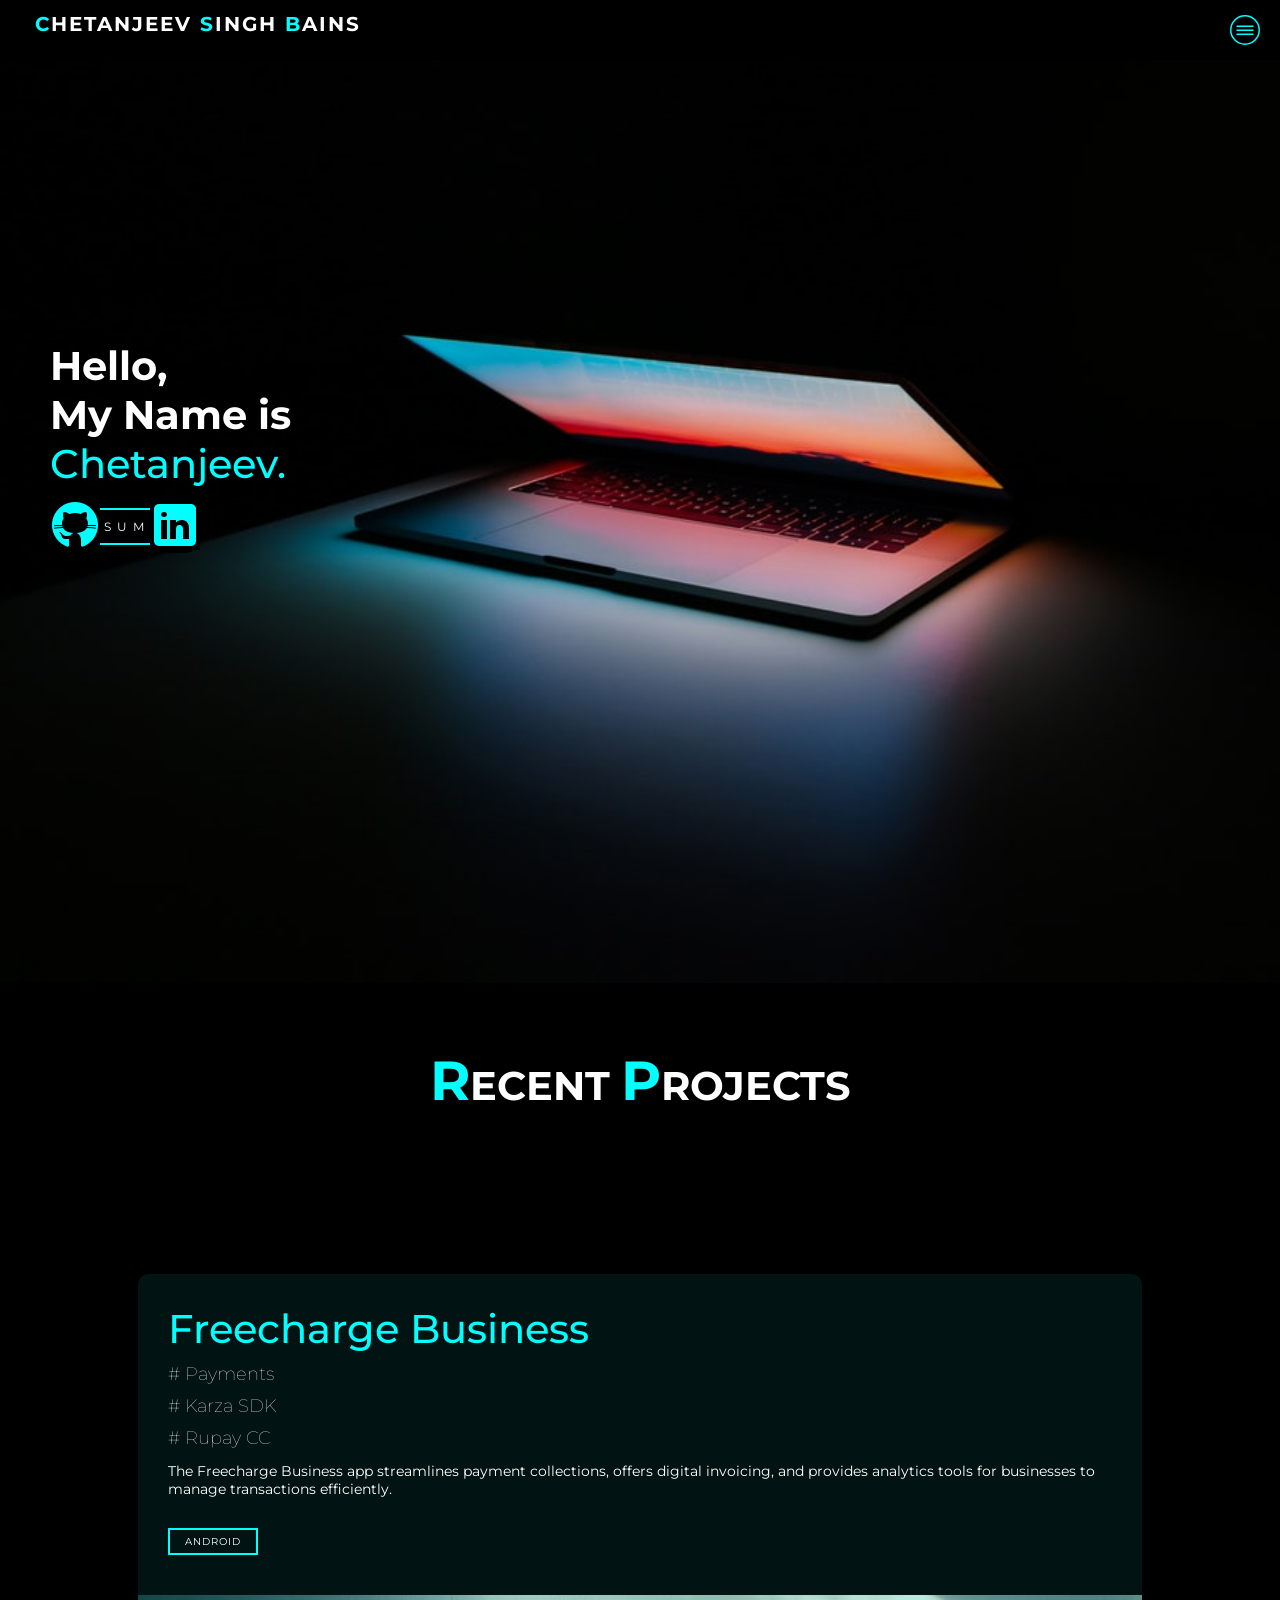
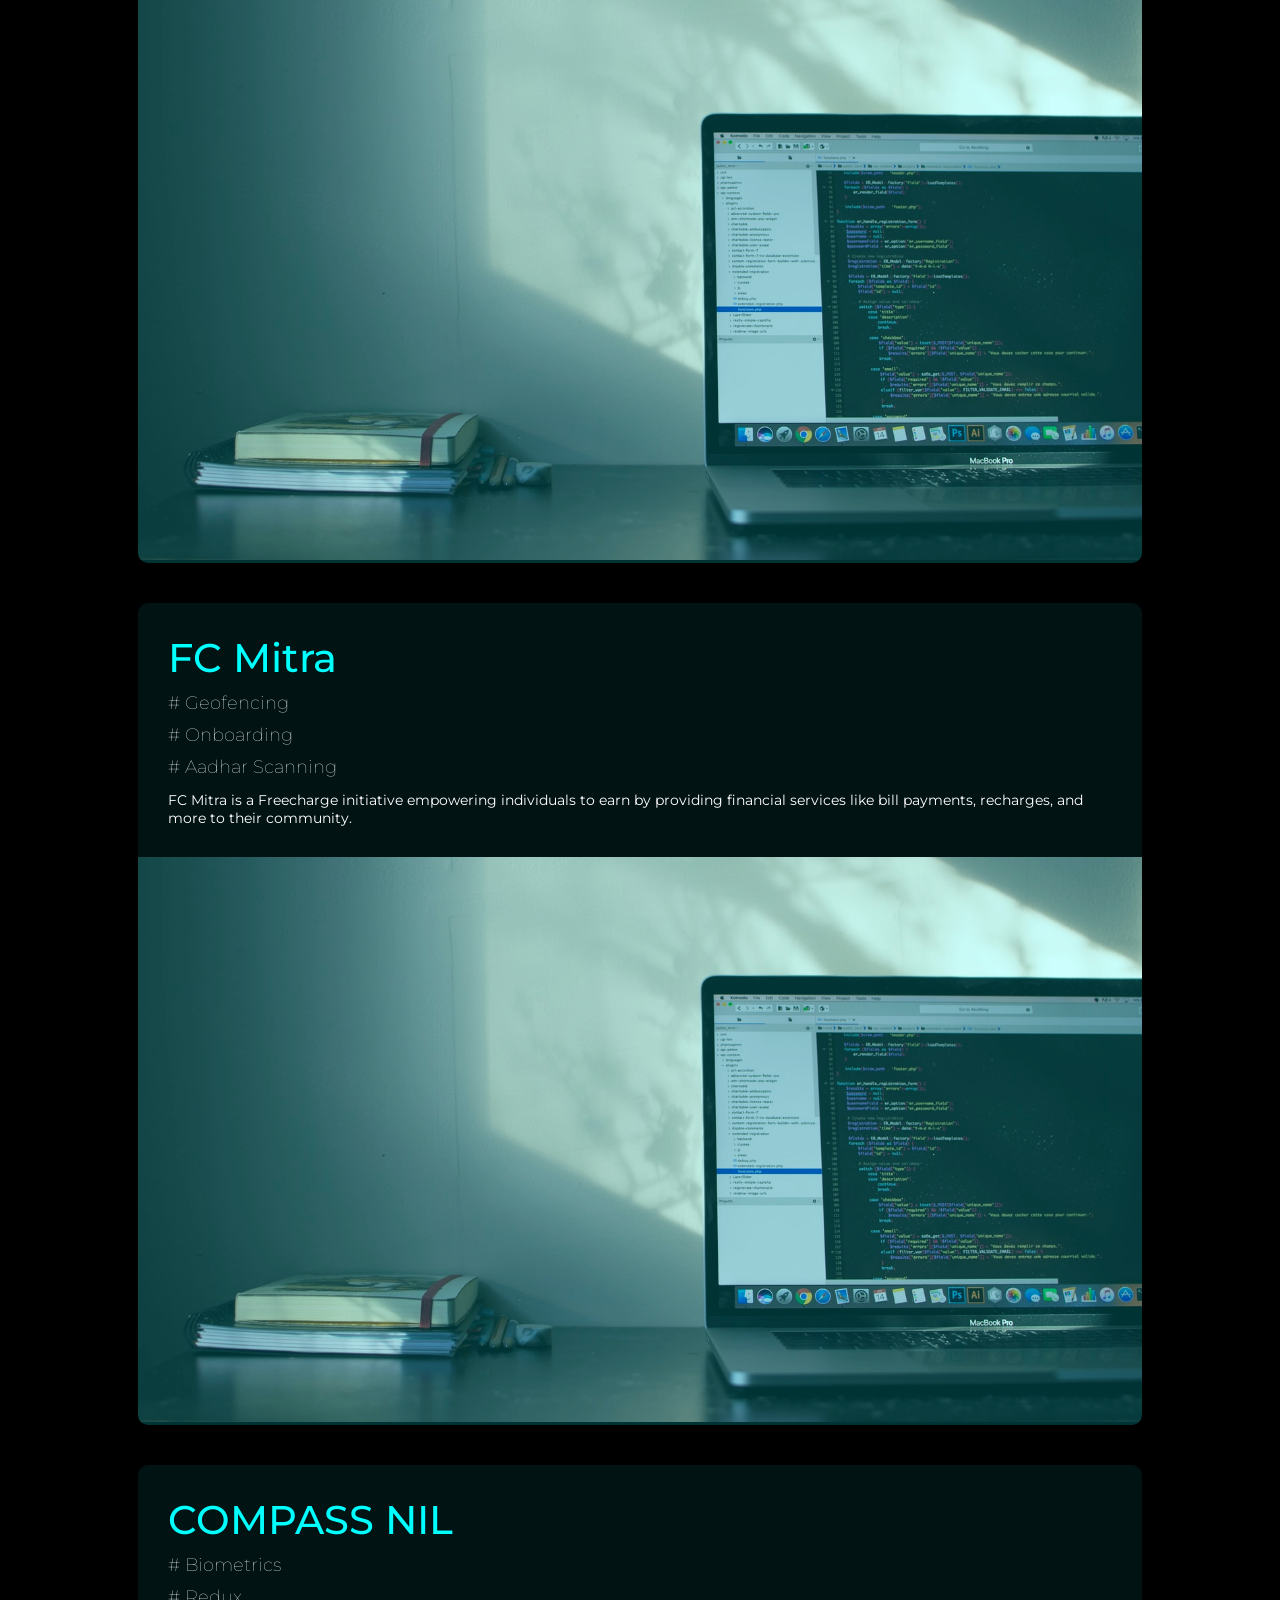
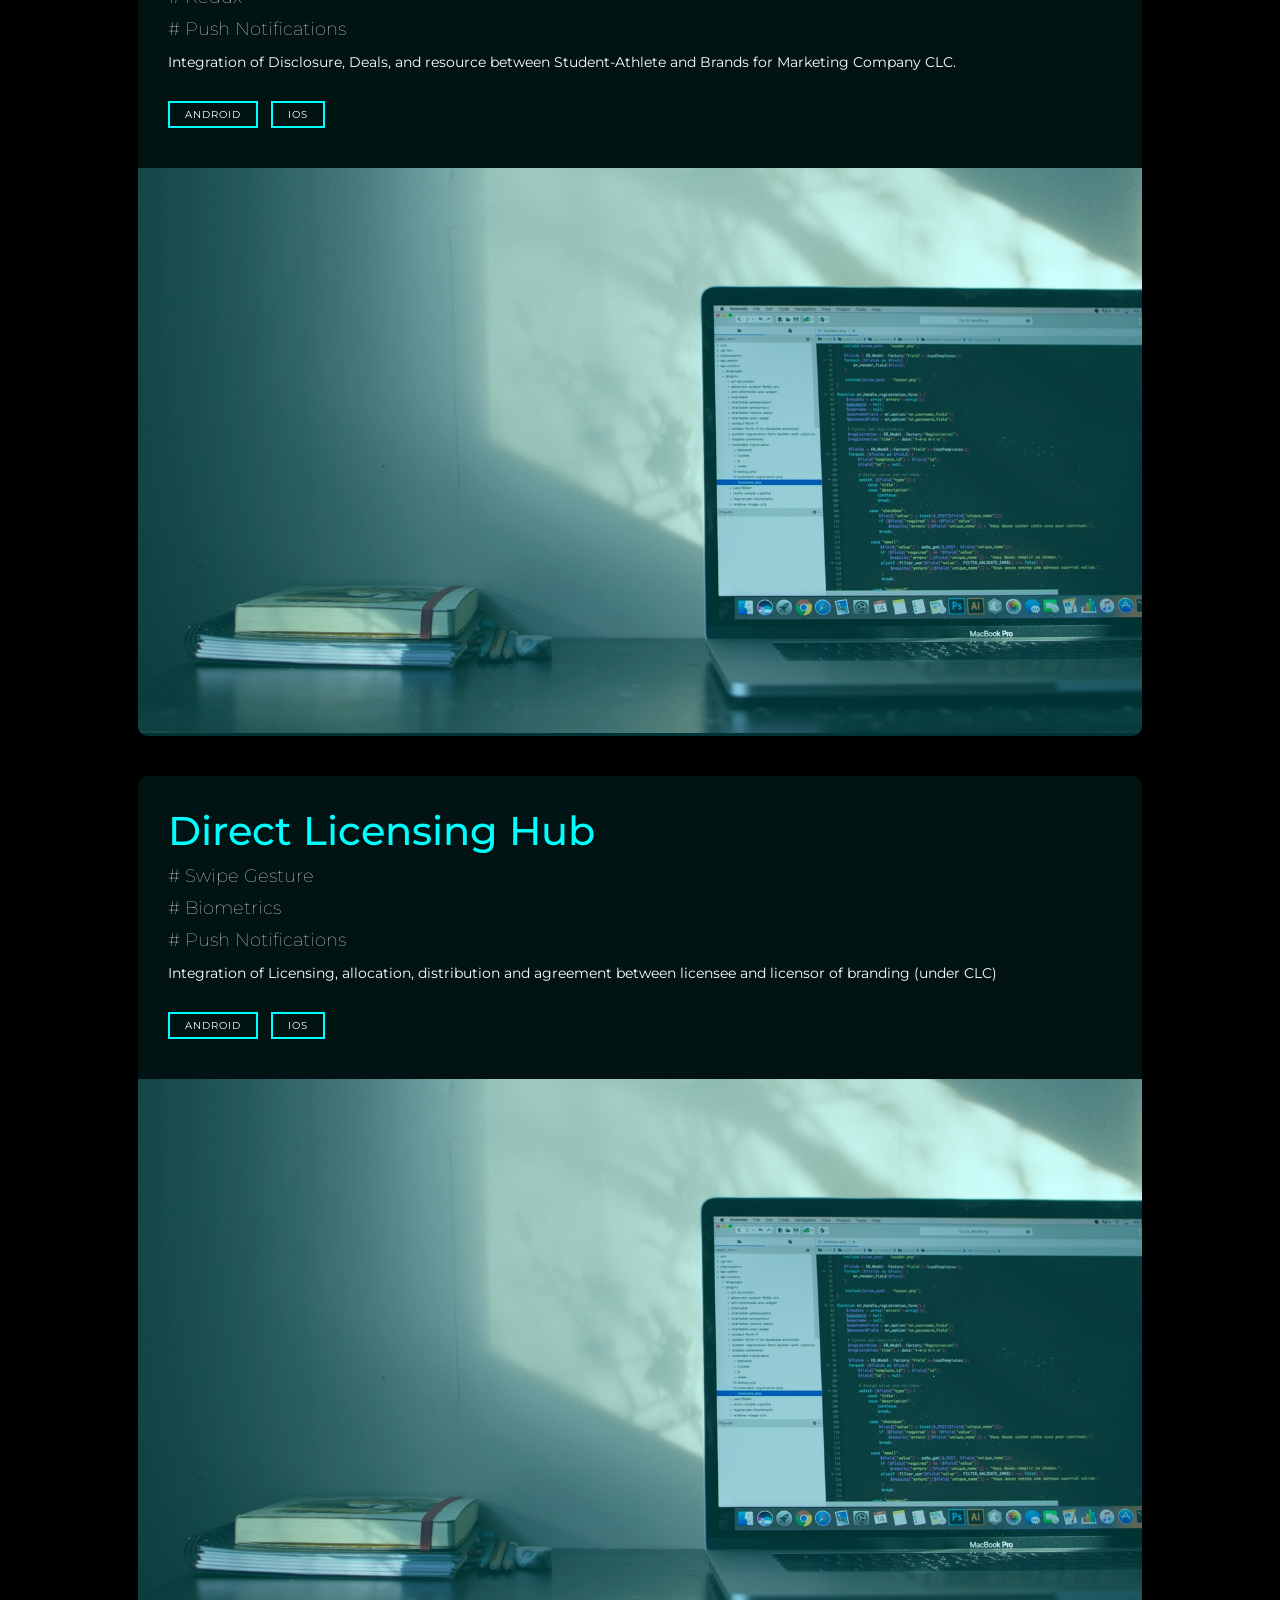
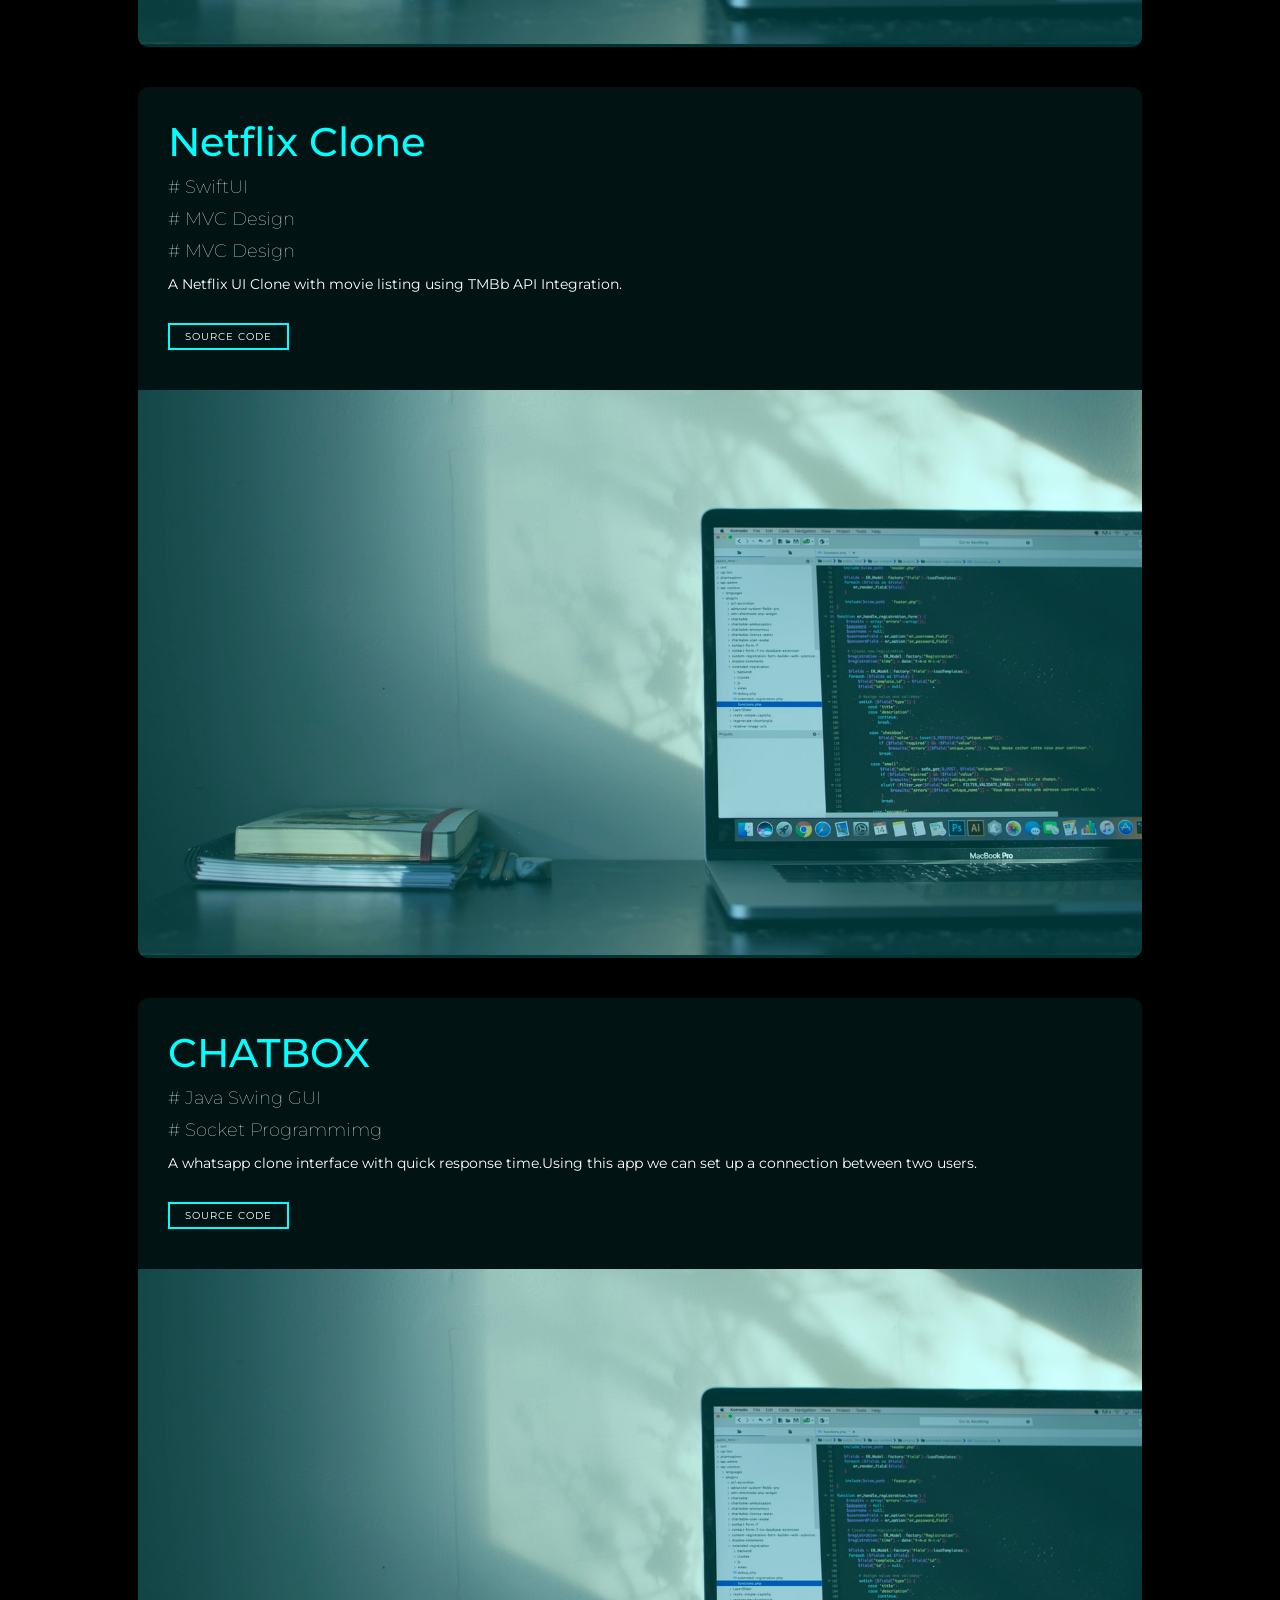
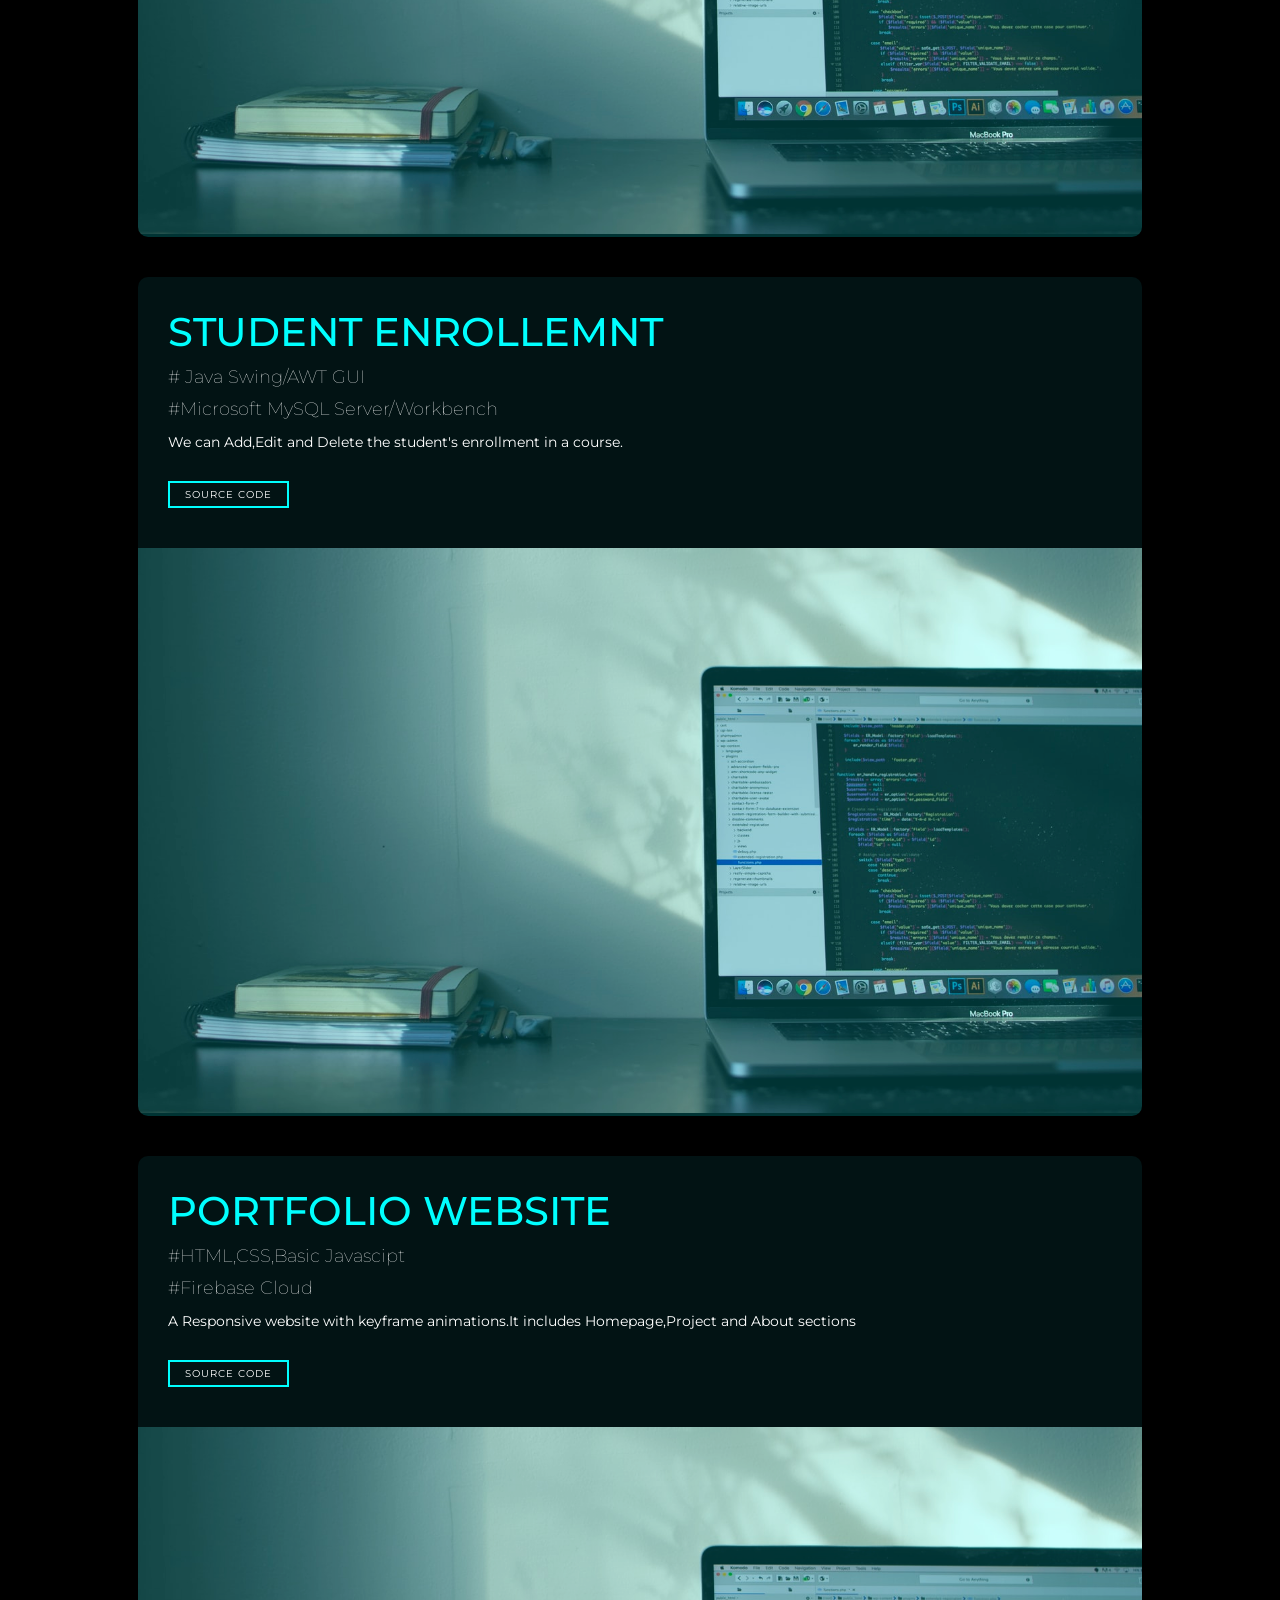
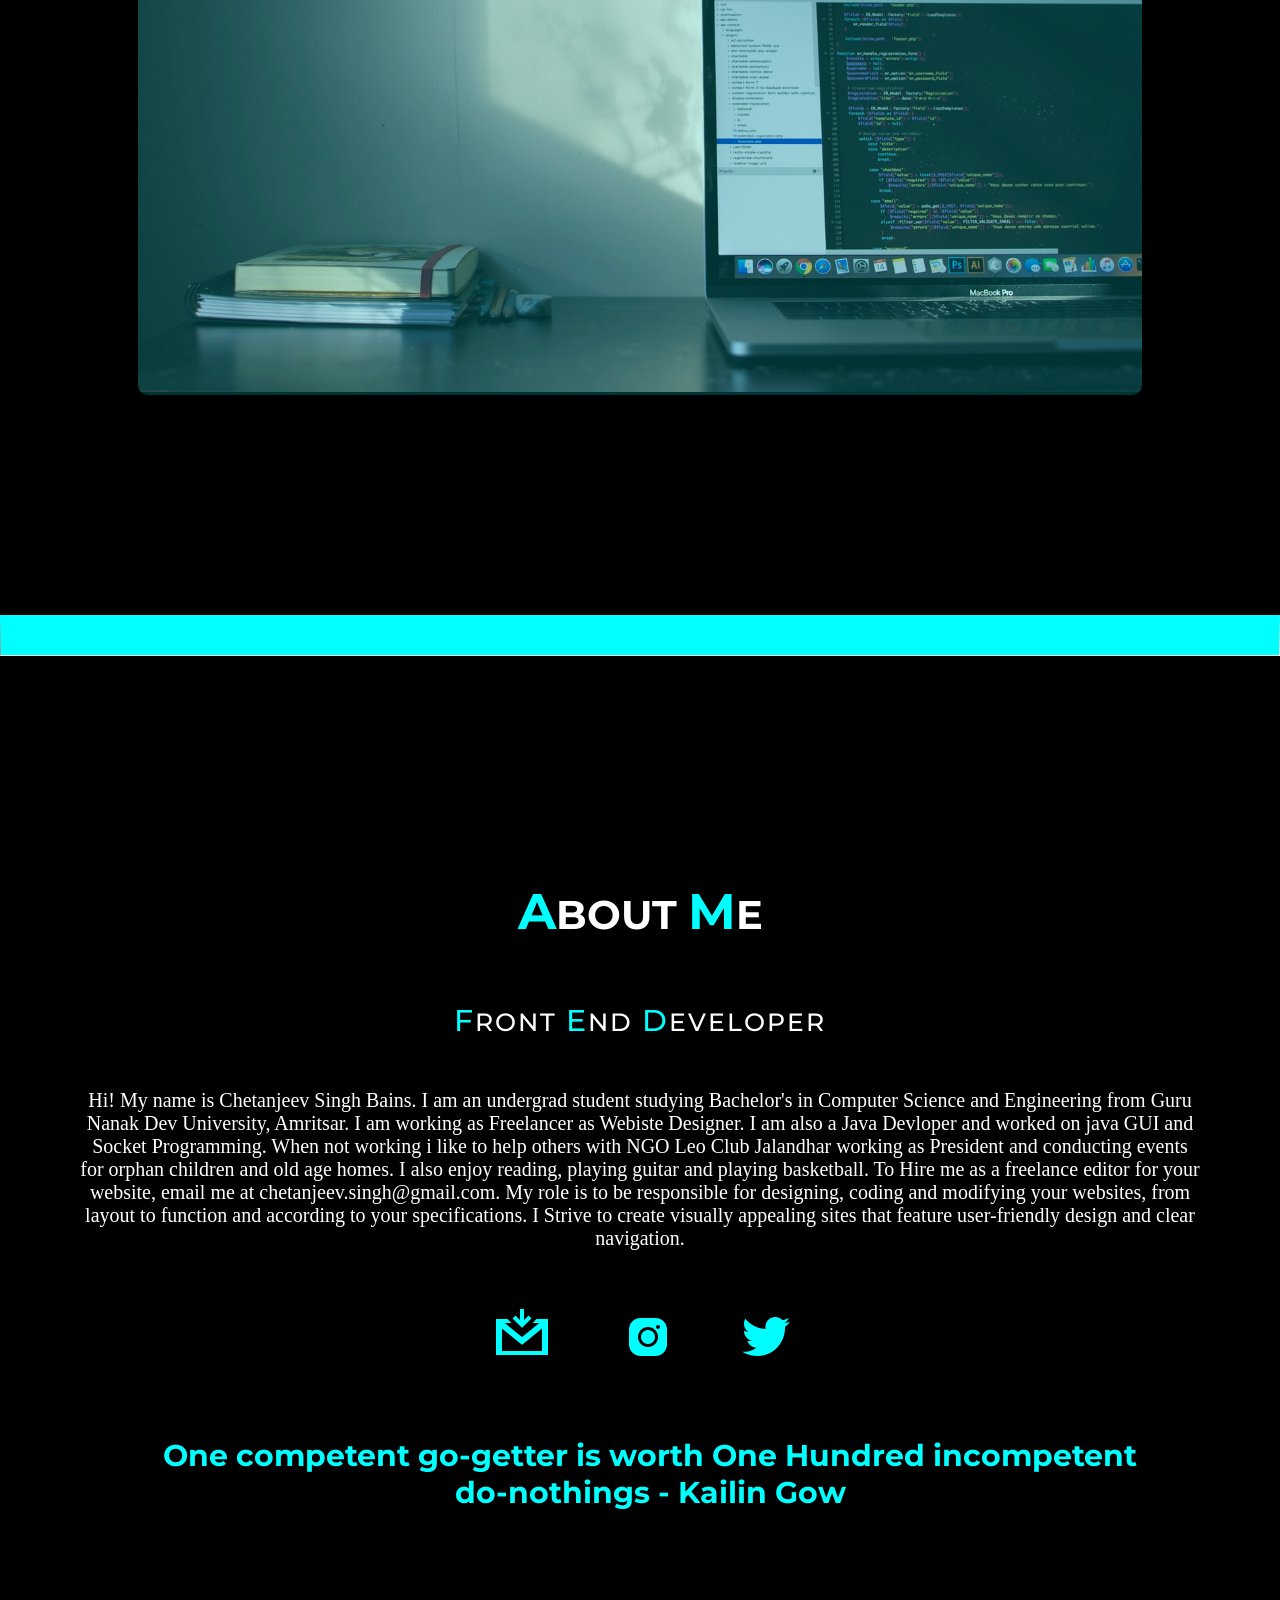
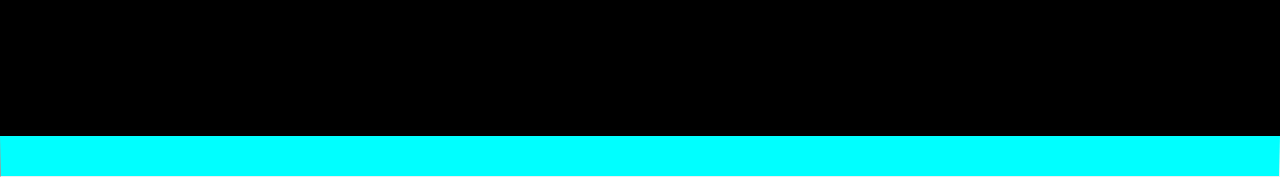
==== commit 81e981a4: "Updated Resume Link" ====
--- a/public/index.html
+++ b/public/index.html
@@ -12,28 +12,25 @@
     <!--------------------Header Section------------------>
     <section id="header">
         <div class="header container">
-            <div class="nav-bar">
-                <div class="brand">
-
-                    <a href="#hero">
-                        <h1><span>C</span>HETANJEEV <span>S</span>INGH<span> B</span>AINS</h1>
-                    </a>
-
-                </div>
-                <div class="nav-list">
-                    <div class="hamburger">
-                        <div class="bar"></div>
-                    </div>
-                    <ul>
-                        <li><a href="#hero"><span>H</span>ome</a></li>
-                        <li><a href="#projects"><span>P</span>rojects</a></li>
-                        <li><a href="#about"><span>A</span>bout</a>
-                        </li>
-                    </ul>
-                </div>
-            </div>
-            </div>
-    </section>
+          <div class="nav-bar">
+            <div class="brand">
+              <a href="#hero">
+                <h1><span>C</span>HETANJEEV <span>S</span>INGH<span> B</span>AINS</h1>
+              </a>
+            </div>
+            <div class="nav-list">
+              <div class="hamburger">
+                <div class="bar"></div>
+              </div>
+              <ul>
+                <li><a href="#hero"><span>H</span>ome</a></li>
+                <li><a href="#projects"><span>P</span>rojects</a></li>
+                <li><a href="#about"><span>A</span>bout</a></li>
+              </ul>
+            </div>
+          </div>
+        </div>
+      </section>
 
     <!-------------------End Header Section--------------->
 
@@ -57,7 +54,7 @@
                 <h1>Hello, <span></span></h1>
                 <h1>My Name is <span></span></h1>
                 <h1>Chetanjeev. <span></span></h1>
-                <a href="https://drive.google.com/file/d/1dGg487APJ8ulpoIlHxcHzkLOtpI8zwfQ/view?usp=sharing"
+                <a href="https://drive.google.com/file/d/1oszRkyxiIwGMSemGz9fxWR9eo37xq3mg/view?usp=sharing"
                     target="_blank" rel="noopener noreferrer" type="button" class="cta">Resume</a>
             </div>
         </div>
@@ -76,6 +73,35 @@
                     <h1><span>R</span>ECENT <span>P</span>ROJECTS</h1>
                 </div>
                 <div class="all-projects">
+                    <div class="projects-item">
+                        <div class="projects-info">
+                            <h1>Freecharge Business</h1>
+                            <h2># Payments</h2>
+                            <h2># Karza SDK</h2>
+                            <h2># Rupay CC</h2>
+                            <br>
+                            <p>
+                                The Freecharge Business app streamlines payment collections, offers digital invoicing, and provides analytics tools for businesses to manage transactions efficiently.</p>
+                            <a href="https://play.google.com/store/apps/details?id=com.freecharge.business&pcampaignid=web_share"
+                                target="_blank" rel="noopener noreferrer" type="button" class="cta">Android</a>
+                        </div>
+                        <div class="projects-img">
+                            <img src="./images/photo-1484417894907-623942c8ee29.jpg" alt="img">
+                        </div>
+                    </div>
+                    <div class="projects-item">
+                        <div class="projects-info">
+                            <h1>FC Mitra</h1>
+                            <h2># Geofencing</h2>
+                            <h2># Onboarding</h2>
+                            <h2># Aadhar Scanning</h2>
+                            <br>
+                            <p>FC Mitra is a Freecharge initiative empowering individuals to earn by providing financial services like bill payments, recharges, and more to their community.</p>
+                        </div>
+                        <div class="projects-img">
+                            <img src="./images/photo-1484417894907-623942c8ee29.jpg" alt="img">
+                        </div>
+                    </div>
                     <div class="projects-item">
                         <div class="projects-info">
                             <h1>COMPASS NIL</h1>
--- a/public/style.css
+++ b/public/style.css
@@ -188,7 +188,7 @@
         }
 
         #hero {
-            background-image: url(../public/images/main.jpg);
+            background-image: url('images/main.jpg');
             background-size: cover;
             background-repeat: no-repeat;
             background-position: top left;
@@ -483,6 +483,7 @@
             animation: pulse 2s infinite;
             margin: 35px 35px;
         }
+        
 
         #about .cta {
             display: inline-block;
@@ -835,4 +836,110 @@
                 width: 100%;
                 /* Make the image full width for mobile */
             }
-        }+        }
+
+        #header {
+            position: fixed;
+            z-index: 1000;
+            left: 0;
+            top: 0;
+            width: 100vw;
+            height: auto;
+          }
+          
+          #header .header {
+            min-height: 40px;
+            background-color: black;
+            transition: 0.3s ease background-color;
+          }
+          
+          #header .header .brand h1 {
+            font-size: 2rem;
+            color: white;
+          }
+          
+          #header .nav-bar {
+            display: flex;
+            justify-content: space-between;
+            align-items: center;
+            width: 100%;
+          }
+          
+          #header .nav-list ul {
+            display: flex;
+            list-style: none;
+            padding: 0;
+          }
+          
+          #header .nav-list ul li {
+            margin: 10px;
+          }
+          
+       
+          #header .hamburger {
+            height: 60px; 
+            width: 60px; 
+            display: inline-block;
+            border: 3px solid cyan;
+            border-radius: 50%; 
+            position: relative;
+            display: flex;
+            align-items: center;
+            justify-content: center;
+            z-index: 100;
+            cursor: pointer;
+            transform: scale(.5); 
+            padding: 10px
+        }
+          
+          #header .hamburger .bar {
+            background-color: cyan;
+            height: 3px;
+            width: 100%;
+          }
+          
+          /* Animation for sliding the menu */
+          #header .nav-list ul {
+            position: fixed;
+            top: 0;
+            left: -100%; /* Initially hidden off-screen */
+            background-color: black;
+            height: 100%;
+            width: 60vw; /* Menu will occupy 60% of screen width */
+            transition: 0.3s ease left;
+            flex-direction: column;
+            justify-content: center;
+            align-items: center;
+          }
+          
+          #header .nav-list ul.open {
+            left: 0;
+          }
+          
+          #header .nav-list ul li a {
+            font-size: 2rem;
+            color: white;
+            text-decoration: none;
+            margin: 20px;
+          }
+          
+          /* Styling the hamburger when active */
+          #header .hamburger.active .bar {
+            background-color: transparent;
+          }
+          
+          #header .hamburger.active .bar::before {
+            transform: rotate(-45deg);
+            top: 0;
+          }
+          
+          #header .hamburger.active .bar::after {
+            transform: rotate(45deg);
+            top: 0;
+          }
+          
+          /* Close the menu when a link is clicked */
+          #header .nav-list ul li a {
+            color: white;
+            text-decoration: none;
+          }
